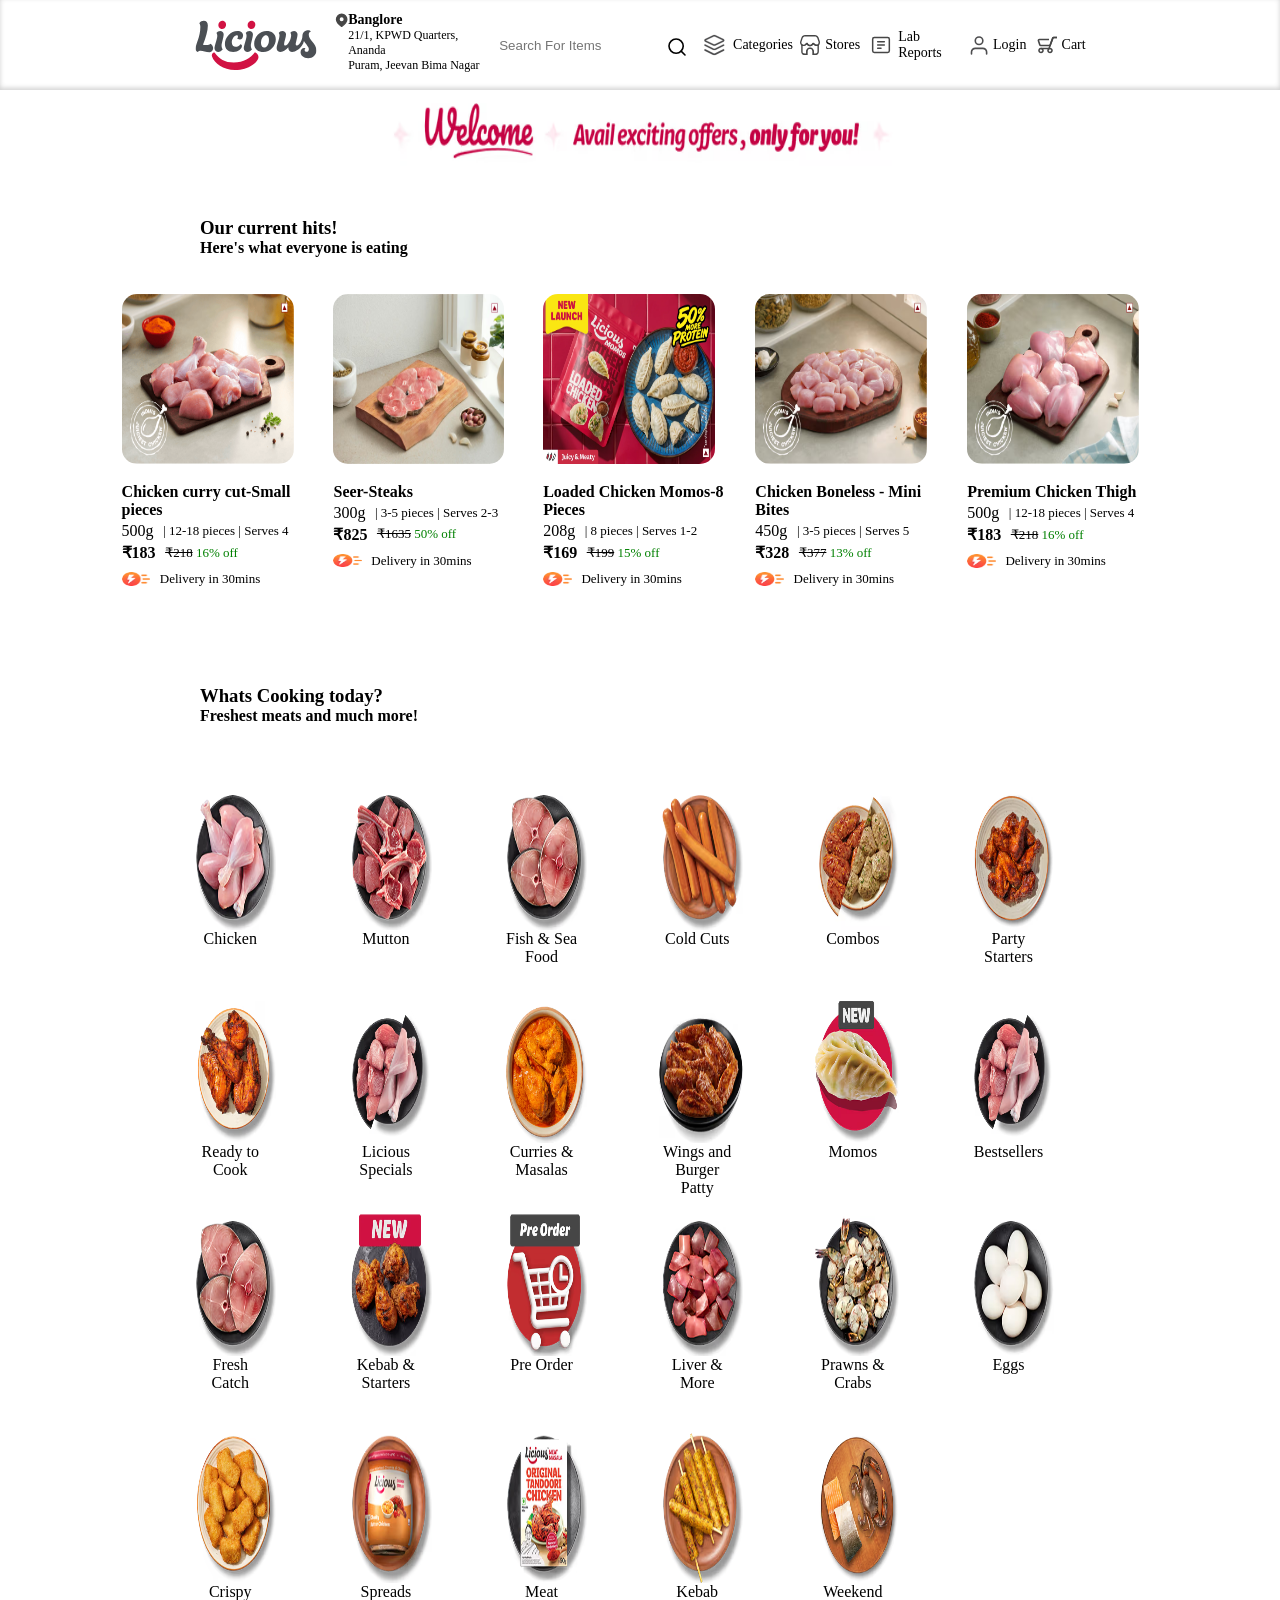
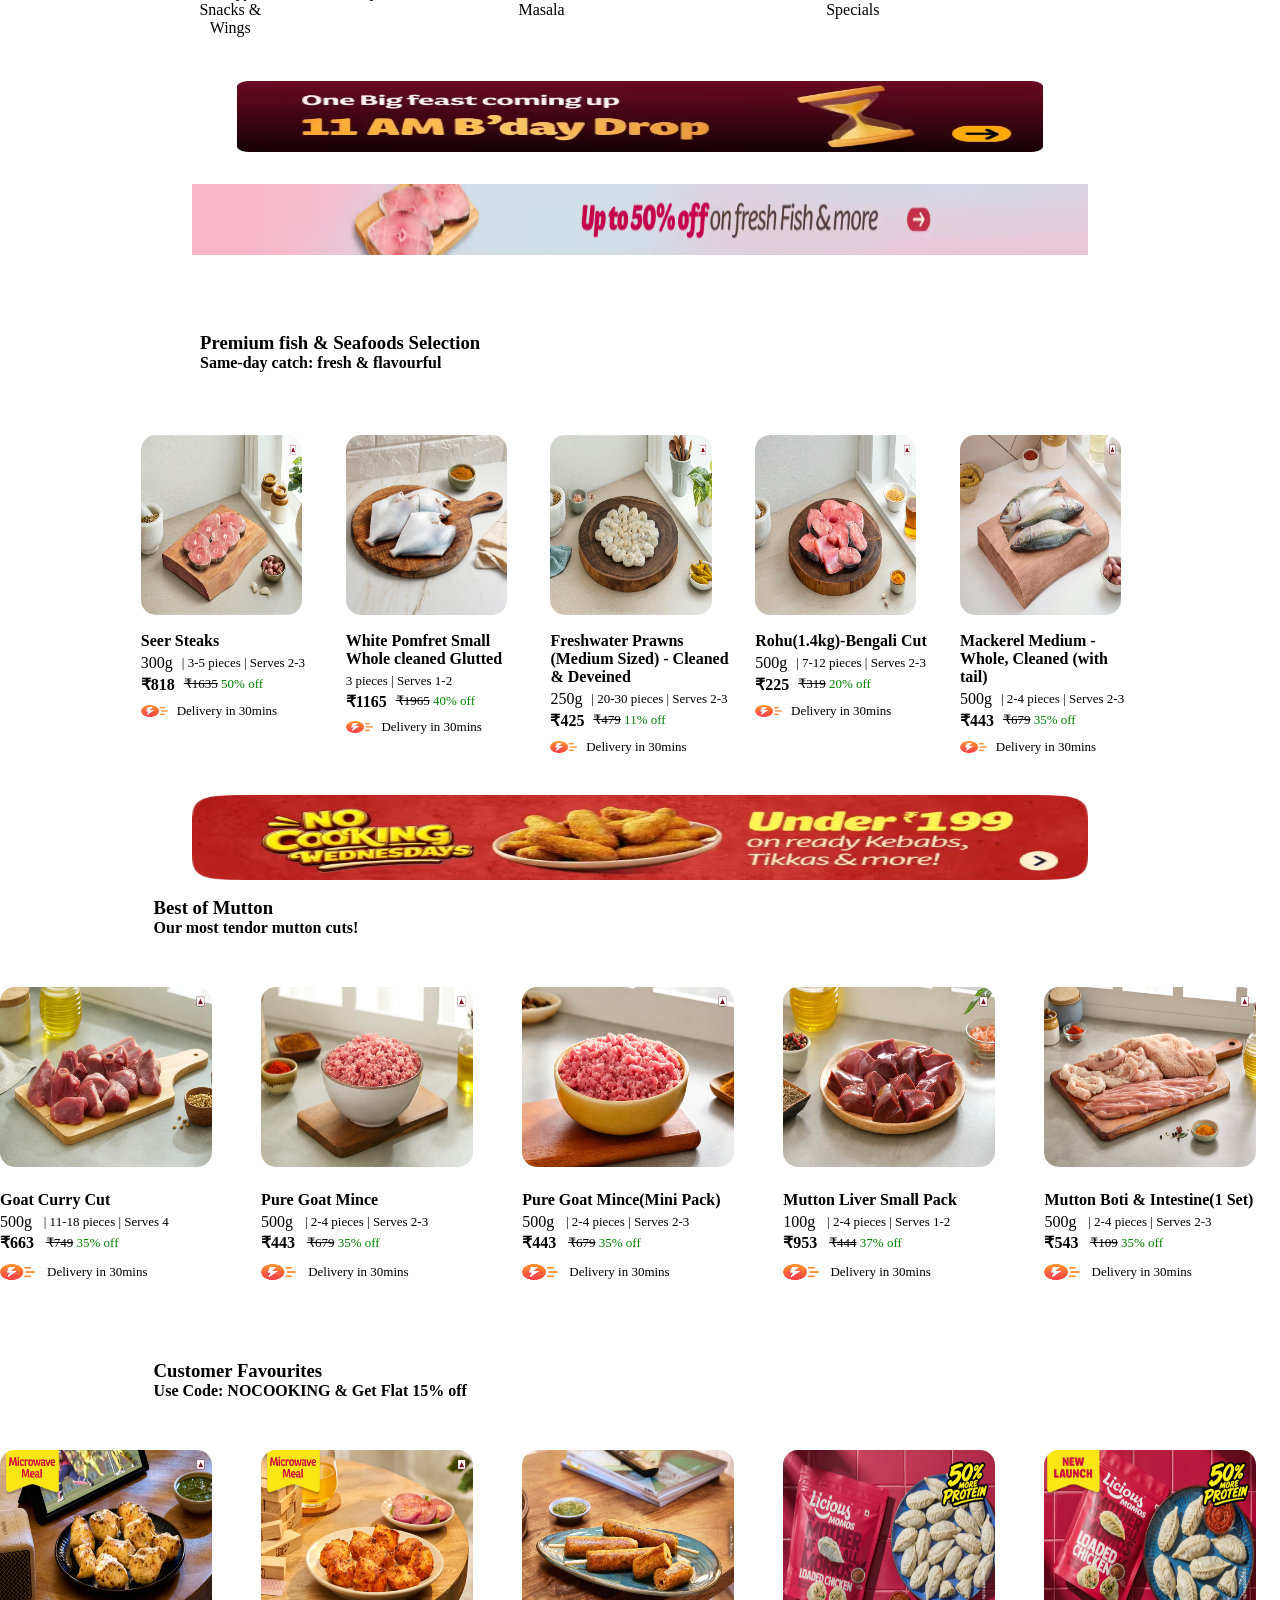
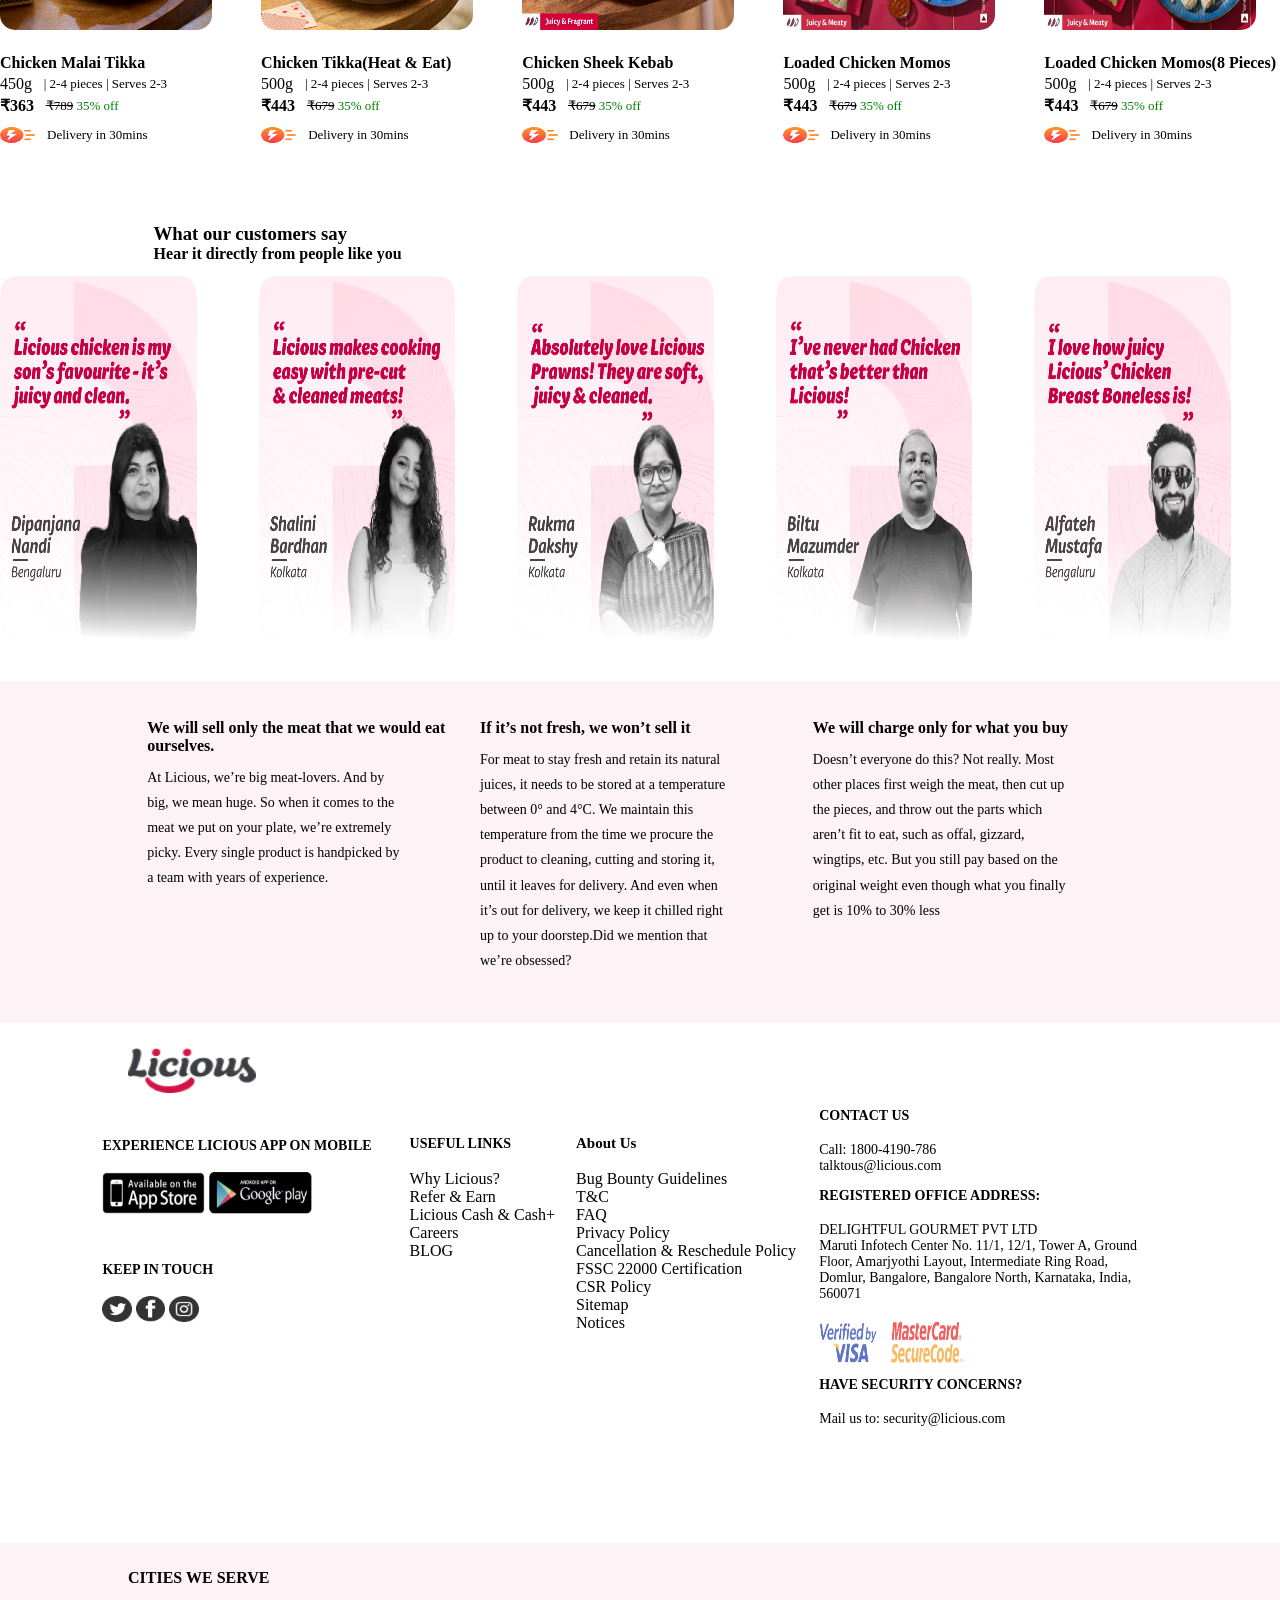
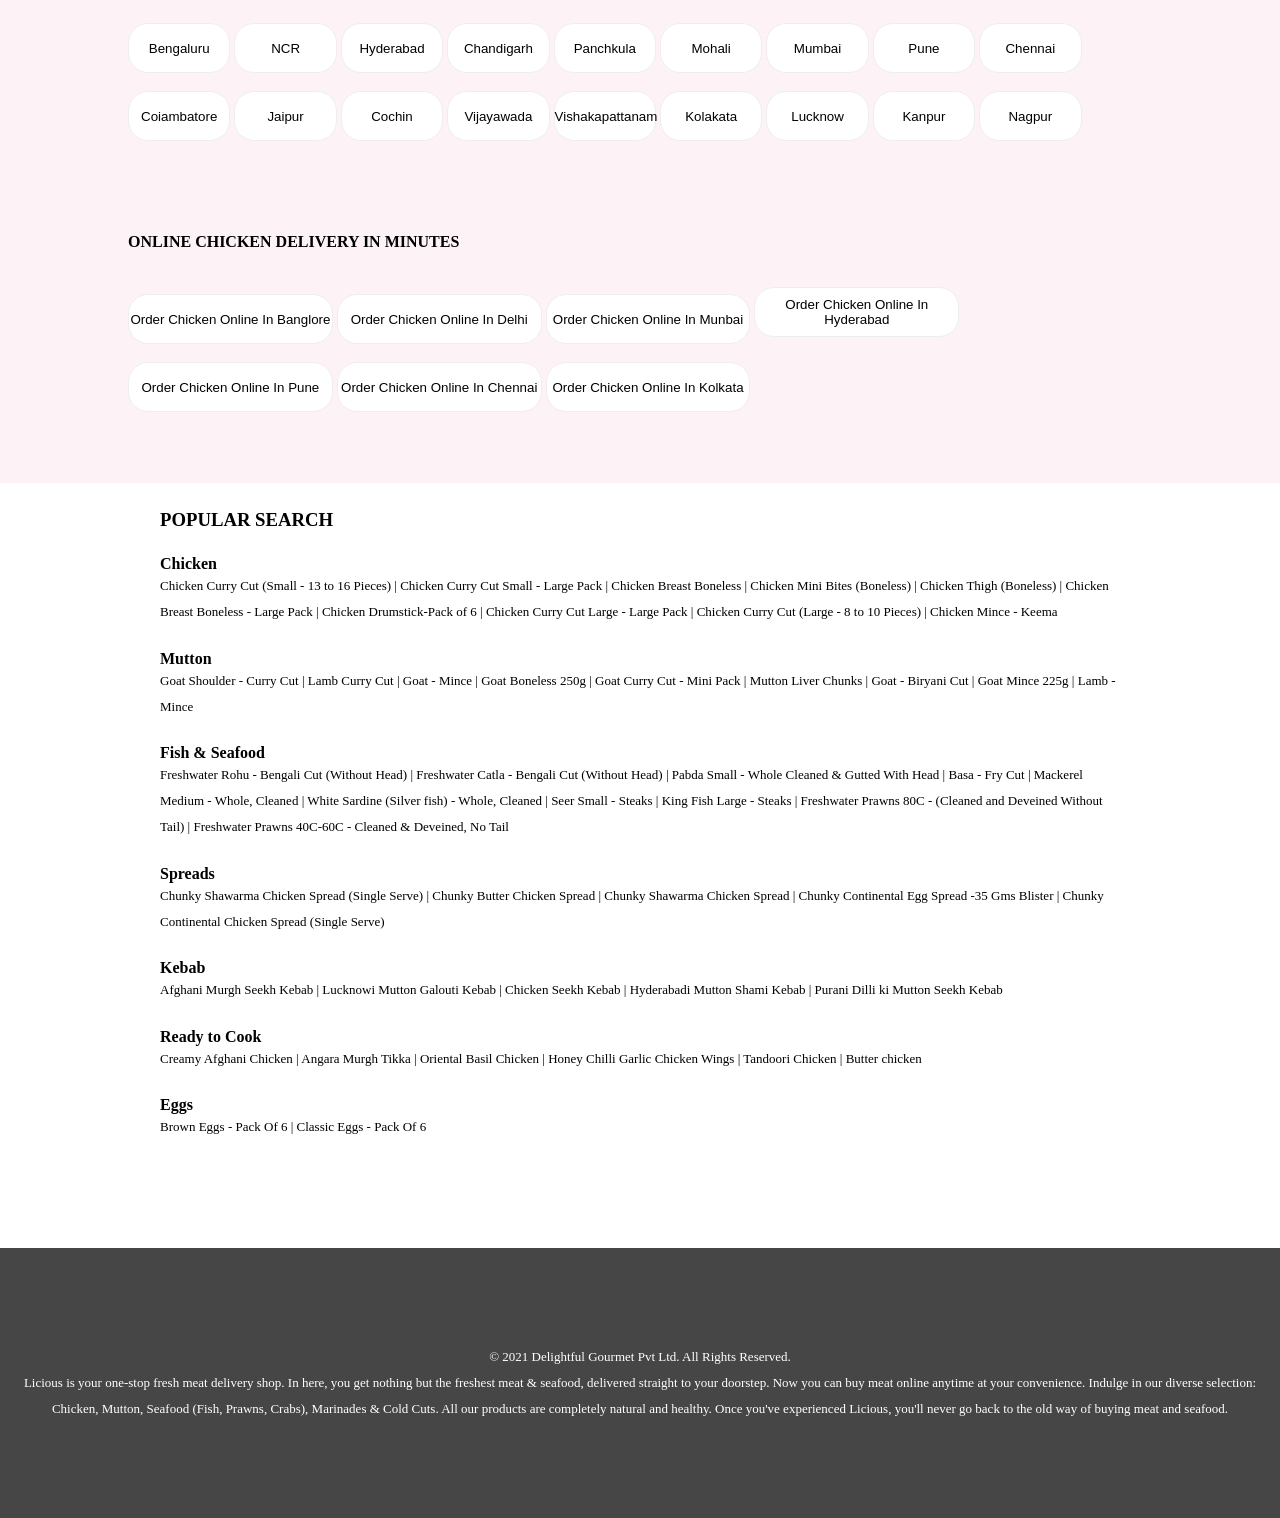
==== index.html @ 8ef09b7f "index" ====
<html>

<head>
    <meta name="viewport" content="width=device-width, initial-scale=1.0">
    <link rel="stylesheet" href="liciousstyle.css">
    <title>Order Meat Online. Buy fresh meat</title>

</head>

<body>

    <div class="navbar">
        <div class="logo">
            <img src="licious-logo.svg" alt="">
        </div>
        <div class="location">
            <div class="loclogo">
                <img src="location.svg" alt="">
            </div>
            <div class="locdef">
                <h5>Banglore</h5>
                <h6>21/1, KPWD Quarters, Ananda </h6>
                <h6>Puram, Jeevan Bima Nagar</h6>
            </div>
        </div>
        <div class="searchicon">
            <input type="text" placeholder="Search For Items"><img src="search_venus_icon.svg" alt="">
        </div>
        <div class="categories">
            <div class="cata">
                <img src="categories-grey.svg" alt="">
                <h5>Categories</h5>
            </div>
            <div class="store">
                <img src="store-locator-unselected.svg" alt="">
                <h5>Stores</h5>
            </div>
            <div class="lab">
                <img src="reports-unselected.svg" alt="">
                <h5>Lab Reports</h5>
            </div>
            <div class="log">
                <img src="profile-grey.svg" alt="">
                <h5>Login</h5>
            </div>
            <div class="cart">
                <img src="cart.svg" alt="">
                <h5>Cart</h5>
            </div>
        </div>
    </div>
    <div class="welcome">
        <img src="welcome.avif" alt="">
    </div>
    <div class="current">
        <div class="writtings1">
            <h3>Our current hits!</h3>
            <h4>Here's what everyone is eating</h4>
        </div>
        <div class="images">
            <div class="img">
                <img class="fah" src="chicken.png" alt="">
                <div class="demoimage">
                    <div class="demohead">
                        <h4>Chicken curry cut-Small pieces</h4>
                    </div>
                    <div class="demodesc">
                        <div class="desc">
                            <h4>500g </h4>
                            <p>| 12-18 pieces | Serves 4 </p>
                        </div>
                        <div class="price">
                            <h4>₹183</h4>
                            <p> <strike>₹218</strike> <span>16% off</span> </p>
                        </div>
                    </div>
                    <div class="deliveryimage">
                        <img src="delivery img.avif" alt="">
                        <p>Delivery in 30mins</p>
                    </div>
                </div>
            </div>
            <div class="img">
                <img class="fah" src="steak.avif" alt="">
                <div class="demoimage">
                    <div class="demohead">
                        <h4>Seer-Steaks</h4>
                    </div>
                    <div class="demodesc">
                        <div class="desc">
                            <h4>300g </h4>
                            <p>| 3-5 pieces | Serves 2-3</p>
                        </div>
                        <div class="price">
                            <h4>₹825</h4>
                            <p> <strike>₹1635</strike> <span>50% off</span></p>
                        </div>
                    </div>
                    <div class="deliveryimage">
                        <img src="delivery img.avif" alt="">
                        <p>Delivery in 30mins</p>
                    </div>
                </div>
            </div>
            <div class="img">
                <img class="fah" src="momo.webp" alt="">
                <div class="demoimage">
                    <div class="demohead">
                        <h4>Loaded Chicken Momos-8 Pieces</h4>
                    </div>
                    <div class="demodesc">
                        <div class="desc">
                            <h4>208g </h4>
                            <p>| 8 pieces | Serves 1-2</p>
                        </div>
                        <div class="price">
                            <h4>₹169</h4>
                            <p><strike>₹199</strike> <span>15% off</span></p>
                        </div>
                    </div>
                    <div class="deliveryimage">
                        <img src="delivery img.avif" alt="">
                        <p>Delivery in 30mins </p>
                    </div>
                </div>
            </div>
            <div class="img">
                <img class="fah" src="boneless.avif" alt="">
                <div class="demoimage">
                    <div class="demohead">
                        <h4>Chicken Boneless - Mini Bites</h4>
                    </div>
                    <div class="demodesc">
                        <div class="desc">
                            <h4>450g </h4>
                            <p>| 3-5 pieces | Serves 5</p>
                        </div>
                        <div class="price">
                            <h4>₹328</h4>
                            <p><strike>₹377</strike> <span>13% off</span></p>
                        </div>
                    </div>
                    <div class="deliveryimage">
                        <img src="delivery img.avif" alt="">
                        <p>Delivery in 30mins </p>
                    </div>
                </div>
            </div>
            <div class="img">
                <img class="fah" src="thigh boneless.avif" alt="">
                <div class="demoimage">
                    <div class="demohead">
                        <h4>Premium Chicken Thigh</h4>
                    </div>
                    <div class="demodesc">
                        <div class="desc">
                            <h4>500g </h4>
                            <p>| 12-18 pieces | Serves 4</p>
                        </div>
                        <div class="price">
                            <h4>₹183</h4>
                            <p><strike>₹218</strike> <span>16% off</span></p>
                        </div>
                    </div>
                    <div class="deliveryimage">
                        <img src="delivery img.avif" alt="">
                        <p>Delivery in 30mins </p>
                    </div>
                </div>
            </div>
        </div>
    </div>
    <div class="writtings1">
        <h3>Whats Cooking today?</h3>
        <h4>Freshest meats and much more!</h4>
    </div>
    <div class="logos">

        <div class="logosimg">
            <img src="chicken image.avif" alt="">
            <h4>Chicken</h4>
        </div>
        <div class="logosimg">
            <img src="Mutton img.avif" alt="" height=>
            <h4>Mutton</h4>
        </div>
        <div class="logosimg">
            <img src="fish seafood img.avif" alt="">
            <h4>Fish & Sea Food</h4>
        </div>
        <div class="logosimg">
            <img src="cold cuts.avif" alt="">
            <h4>Cold Cuts</h4>
        </div>
        <div class="logosimg">
            <img src="combo img.avif" alt="">
            <h4>Combos</h4>
        </div>
        <div class="logosimg">
            <img src="party starter img.avif" alt="">
            <h4>Party Starters</h4>
        </div>

        <div class="logosimg">
            <img src="ready to cook img.avif" alt="">
            <h4>Ready to Cook</h4>
        </div>
        <div class="logosimg">
            <img src="li specials img.avif" alt="">
            <h4>Licious Specials</h4>
        </div>
        <div class="logosimg">
            <img src="curries and masalas img.avif" alt="">
            <h4>Curries & <br>Masalas</h4>
        </div>
        <div class="logosimg">
            <img src="wings and burger img.avif" alt="">
            <h4>Wings and Burger <br> Patty</h4>
        </div>
        <div class="logosimg">
            <img src="momos img.avif" alt="">
            <h4>Momos</h4>
        </div>
        <div class="logosimg">
            <img src="best sellers img.avif" alt="">
            <h4>Bestsellers</h4>
        </div>

        <div class="logosimg">
            <img src="fresh catch img.avif" alt="">
            <h4>Fresh Catch</h4>
        </div>
        <div class="logosimg">
            <img src="kebab starters img.avif" alt="">
            <h4>Kebab & Starters</h4>
        </div>
        <div class="logosimg">
            <img src="pre order img.avif" alt="">
            <h4>Pre Order</h4>
        </div>
        <div class="logosimg">
            <img src="liver img.avif" alt="">
            <h4>Liver & More</h4>
        </div>
        <div class="logosimg">
            <img src="prawns img.avif" alt="">
            <h4>Prawns & Crabs</h4>
        </div>
        <div class="logosimg">
            <img src="eggs img.avif" alt="">
            <h4>Eggs</h4>
        </div>

        <div class="logosimg">
            <img src="crispy snacks img.avif" alt="">
            <h4>Crispy Snacks & Wings</h4>
        </div>
        <div class="logosimg">
            <img src="spreads img.avif" alt="">
            <h4>Spreads</h4>
        </div>
        <div class="logosimg">
            <img src="meat masala img.avif" alt="">
            <h4>Meat Masala</h4>
        </div>
        <div class="logosimg">
            <img src="kebab img.avif" alt="">
            <h4>Kebab</h4>
        </div>
        <div class="logosimg">
            <img src="weekend img.avif" alt="">
            <h4>Weekend Specials</h4>
        </div>
    </div>
    </div>
    <div class="banners">
        <div class="banner1">
            <img src="big feast coming banner img.avif" alt="">
        </div>
        <div class="banner2">
            <img src="banner2offer.avif" alt="">
        </div>
    </div>
    <div class="writtings1">
        <h3>Premium fish & Seafoods Selection</h3>
        <h4>Same-day catch: fresh & flavourful</h4>
    </div>
    <div class="images1">
        <div class="img">
            <img class="fah" src="seer steaks img.avif" alt="">
            <div class="demoimage">
                <div class="demohead">
                    <h4>Seer Steaks</h4>
                </div>
                <div class="demodesc">
                    <div class="desc">
                        <h4>300g </h4>
                        <p>| 3-5 pieces | Serves 2-3</p>
                    </div>
                    <div class="price">
                        <h4>₹818</h4>
                        <p><strike>₹1635</strike> <span>50% off</span></p>
                    </div>
                </div>
                <div class="deliveryimage">
                    <img src="delivery img.avif" alt="">
                    <p>Delivery in 30mins </p>
                </div>
            </div>
        </div>
        <div class="img">
            <img class="fah" src="white pomfret small img.avif" alt="">
            <div class="demoimage">
                <div class="demohead">
                    <h4>White Pomfret Small</h4>
                    <h4>Whole cleaned Glutted</h4>
                </div>
                <div class="demodesc">
                    <div class="desc">
                        <!-- <h4>500g </h4> -->
                        <p> 3 pieces | Serves 1-2</p>
                    </div>
                    <div class="price">
                        <h4>₹1165</h4>
                        <p><strike>₹1965</strike> <span>40% off</span></p>
                    </div>
                </div>
                <div class="deliveryimage">
                    <img src="delivery img.avif" alt="">
                    <p>Delivery in 30mins </p>
                </div>
            </div>
        </div>
        <div class="img">
            <img class="fah" src="fresh water prawns img.avif" alt="">
            <div class="demoimage">
                <div class="demohead">
                    <h4>Freshwater Prawns (Medium Sized) - Cleaned & Deveined</h4>
                </div>
                <div class="demodesc">
                    <div class="desc">
                        <h4>250g </h4>
                        <p>| 20-30 pieces | Serves 2-3</p>
                    </div>
                    <div class="price">
                        <h4>₹425</h4>
                        <p><strike>₹479</strike> <span>11% off</span></p>
                    </div>
                </div>
                <div class="deliveryimage">
                    <img src="delivery img.avif" alt="">
                    <p>Delivery in 30mins </p>
                </div>
            </div>
        </div>
        <div class="img">
            <img class="fah" src="rohu img.avif" alt="">
            <div class="demoimage">
                <div class="demohead">
                    <h4>Rohu(1.4kg)-Bengali Cut</h4>
                </div>
                <div class="demodesc">
                    <div class="desc">
                        <h4>500g </h4>
                        <p>| 7-12 pieces | Serves 2-3</p>
                    </div>
                    <div class="price">
                        <h4>₹225</h4>
                        <p><strike>₹319</strike> <span>20% off</span></p>
                    </div>
                </div>
                <div class="deliveryimage">
                    <img src="delivery img.avif" alt="">
                    <p>Delivery in 30mins </p>
                </div>
            </div>
        </div>
        <div class="img">
            <img class="fah" src="mackeral medium img.avif" alt="">
            <div class="demoimage">
                <div class="demohead">
                    <h4>Mackerel Medium - Whole, Cleaned (with tail)</h4>
                </div>
                <div class="demodesc">
                    <div class="desc">
                        <h4>500g </h4>
                        <p>| 2-4 pieces | Serves 2-3</p>
                    </div>
                    <div class="price">
                        <h4>₹443</h4>
                        <p><strike>₹679</strike> <span>35% off</span></p>
                    </div>
                </div>
                <div class="deliveryimage">
                    <img src="delivery img.avif" alt="">
                    <p>Delivery in 30mins </p>
                </div>
            </div>
        </div>
    </div>
    <div class="banner2nd">
        <div class="banner3">
            <img src="under199banner.avif" alt="">
        </div>
    </div>
    <div class="writtings2">
        <h3>Best of Mutton</h3>
        <h4>Our most tendor mutton cuts!</h4>
    </div>
    <div class="muttonsection">
        <div class="img">
            <img class="fah" src="goat curry cut img.avif" alt="">
            <div class="demoimage">
                <div class="demohead">
                    <h4>Goat Curry Cut</h4>
                </div>
                <div class="demodesc">
                    <div class="desc">
                        <h4>500g </h4>
                        <p>| 11-18 pieces | Serves 4</p>
                    </div>
                    <div class="price">
                        <h4>₹663</h4>
                        <p><strike>₹749</strike> <span>35% off</span></p>
                    </div>
                </div>
                <div class="deliveryimage">
                    <img src="delivery img.avif" alt="">
                    <p>Delivery in 30mins </p>
                </div>
            </div>
        </div>
        <div class="img">
            <img class="fah" src="pure goat mince img.avif" alt="">
            <div class="demoimage">
                <div class="demohead">
                    <h4>Pure Goat Mince</h4>
                </div>
                <div class="demodesc">
                    <div class="desc">
                        <h4>500g </h4>
                        <p>| 2-4 pieces | Serves 2-3</p>
                    </div>
                    <div class="price">
                        <h4>₹443</h4>
                        <p><strike>₹679</strike> <span>35% off</span></p>
                    </div>
                </div>
                <div class="deliveryimage">
                    <img src="delivery img.avif" alt="">
                    <p>Delivery in 30mins </p>
                </div>
            </div>
        </div>
        <div class="img">
            <img class="fah" src="pure goat mince mini img.avif" alt="">
            <div class="demoimage">
                <div class="demohead">
                    <h4>Pure Goat Mince(Mini Pack)</h4>
                </div>
                <div class="demodesc">
                    <div class="desc">
                        <h4>500g </h4>
                        <p>| 2-4 pieces | Serves 2-3</p>
                    </div>
                    <div class="price">
                        <h4>₹443</h4>
                        <p><strike>₹679</strike> <span>35% off</span></p>
                    </div>
                </div>
                <div class="deliveryimage">
                    <img src="delivery img.avif" alt="">
                    <p>Delivery in 30mins </p>
                </div>
            </div>
        </div>
        <div class="img">
            <img class="fah" src="muton liver img.avif" alt="">
            <div class="demoimage">
                <div class="demohead">
                    <h4>Mutton Liver Small Pack</h4>
                </div>
                <div class="demodesc">
                    <div class="desc">
                        <h4>100g </h4>
                        <p>| 2-4 pieces | Serves 1-2</p>
                    </div>
                    <div class="price">
                        <h4>₹953</h4>
                        <p><strike>₹444</strike> <span>37% off</span></p>
                    </div>
                </div>
                <div class="deliveryimage">
                    <img src="delivery img.avif" alt="">
                    <p>Delivery in 30mins </p>
                </div>
            </div>
        </div>
        <div class="img">
            <img class="fah" src="mutton intestine.avif" alt="">
            <div class="demoimage">
                <div class="demohead">
                    <h4>Mutton Boti & Intestine(1 Set)</h4>
                </div>
                <div class="demodesc">
                    <div class="desc">
                        <h4>500g </h4>
                        <p>| 2-4 pieces | Serves 2-3</p>
                    </div>
                    <div class="price">
                        <h4>₹543</h4>
                        <p><strike>₹109</strike> <span>35% off</span></p>
                    </div>
                </div>
                <div class="deliveryimage">
                    <img src="delivery img.avif" alt="">
                    <p>Delivery in 30mins </p>
                </div>
            </div>
        </div>
    </div>
    <div class="customerfavorites">
        <div class="writtings3">
            <h3>Customer Favourites</h3>
            <h4>Use Code: NOCOOKING & Get Flat 15% off</h4>
        </div>
    </div>
    <div class="customerfavoritesection">
        <div class="img">
            <img class="fah" src="chicken malai tikka img.avif" alt="">
            <div class="demoimage">
                <div class="demohead">
                    <h4>Chicken Malai Tikka</h4>
                </div>
                <div class="demodesc">
                    <div class="desc">
                        <h4>450g </h4>
                        <p>| 2-4 pieces | Serves 2-3</p>
                    </div>
                    <div class="price">
                        <h4>₹363</h4>
                        <p><strike>₹789</strike> <span>35% off</span></p>
                    </div>
                </div>
                <div class="deliveryimage">
                    <img src="delivery img.avif" alt="">
                    <p>Delivery in 30mins </p>
                </div>
            </div>
        </div>
        <div class="img">
            <img class="fah" src="chicken tikka img.avif" alt="">
            <div class="demoimage">
                <div class="demohead">
                    <h4>Chicken Tikka(Heat & Eat)</h4>
                </div>
                <div class="demodesc">
                    <div class="desc">
                        <h4>500g </h4>
                        <p>| 2-4 pieces | Serves 2-3</p>
                    </div>
                    <div class="price">
                        <h4>₹443</h4>
                        <p><strike>₹679</strike> <span>35% off</span></p>
                    </div>
                </div>
                <div class="deliveryimage">
                    <img src="delivery img.avif" alt="">
                    <p>Delivery in 30mins </p>
                </div>
            </div>
        </div>
        <div class="img">
            <img class="fah" src="chicken sheek kebab img.avif" alt="">
            <div class="demoimage">
                <div class="demohead">
                    <h4>Chicken Sheek Kebab</h4>
                </div>
                <div class="demodesc">
                    <div class="desc">
                        <h4>500g </h4>
                        <p>| 2-4 pieces | Serves 2-3</p>
                    </div>
                    <div class="price">
                        <h4>₹443</h4>
                        <p><strike>₹679</strike> <span>35% off</span></p>
                    </div>
                </div>
                <div class="deliveryimage">
                    <img src="delivery img.avif" alt="">
                    <p>Delivery in 30mins </p>
                </div>
            </div>
        </div>
        <div class="img">
            <img class="fah" src="loaded chicken momos 20 pcsimg.avif" alt="">
            <div class="demoimage">
                <div class="demohead">
                    <h4>Loaded Chicken Momos</h4>
                </div>
                <div class="demodesc">
                    <div class="desc">
                        <h4>500g </h4>
                        <p>| 2-4 pieces | Serves 2-3</p>
                    </div>
                    <div class="price">
                        <h4>₹443</h4>
                        <p><strike>₹679</strike> <span>35% off</span></p>
                    </div>
                </div>
                <div class="deliveryimage">
                    <img src="delivery img.avif" alt="">
                    <p>Delivery in 30mins </p>
                </div>
            </div>
        </div>
        <div class="img">
            <img class="fah" src="loaded chicken momos img.avif" alt="">
            <div class="demoimage">
                <div class="demohead">
                    <h4>Loaded Chicken Momos(8 Pieces)</h4>
                </div>
                <div class="demodesc">
                    <div class="desc">
                        <h4>500g </h4>
                        <p>| 2-4 pieces | Serves 2-3</p>
                    </div>
                    <div class="price">
                        <h4>₹443</h4>
                        <p><strike>₹679</strike> <span>35% off</span></p>
                    </div>
                </div>
                <div class="deliveryimage">
                    <img src="delivery img.avif" alt="">
                    <p>Delivery in 30mins </p>
                </div>
            </div>
        </div>
    </div>
    <div class="customer speaks">
        <div class="writtings4">
            <h3>What our customers say</h3>
            <h4>Hear it directly from people like you</h4>
        </div>
    </div>
    <div class="customerspeakssection">
        <div class="img"><img src="dipanjana nandi.avif" alt=""></div>
        <div class="img"><img src="shalini bhardhan.avif" alt=""></div>
        <div class="img"> <img src="rukma dakshy.avif" alt=""></div>
        <div class="img"><img src="biltu mazumdhar.avif" alt=""></div>
        <div class="img"><img src="alfateh mustafa.avif" alt=""></div>
    </div>
    <div class="customerfeedback">
        <div class="feedback1">
            <h3>We will sell only the meat that we would eat ourselves.</h3>
            <h4>At Licious, we’re big meat-lovers. And by big, we mean huge. So when it comes to the meat we put on your
                plate, we’re extremely picky. Every single product is handpicked by a team with years of experience.
            </h4>
        </div>
        <div class="feedback2">
            <h3>If it’s not fresh, we won’t sell it</h3>
            <h4>For meat to stay fresh and retain its natural juices, it needs to be stored at a temperature between 0°
                and 4°C. We maintain this temperature from the time we procure the product to cleaning, cutting and
                storing it, until it leaves for delivery. And even when it’s out for delivery, we keep it chilled right
                up to your doorstep.Did we mention that we’re obsessed?</h4>
        </div>
        <div class="feedback3">
            <h3>We will charge only for what you buy</h3>
            <h4>Doesn’t everyone do this? Not really. Most other places first weigh the meat, then cut up the pieces,
                and throw out the parts which aren’t fit to eat, such as offal, gizzard, wingtips, etc. But you still
                pay based on the original weight even though what you finally get is 10% to 30% less</h4>
        </div>
    </div>
    <div class="liciousfooter">
        <img src="liciousfooter.avif" alt="">
    </div>
    <div class="contactinfo">
        <div class="section1">
            <h4>EXPERIENCE LICIOUS APP ON MOBILE</h4><br>
            <img class="ll" src="app-store-homepage.avif" alt="">
            <img class="ll" src="playstore-homepage.avif" alt="">
            <h4>KEEP IN TOUCH</h4><br>
            <img class="qq" src="twitter-homepage.avif" alt="">
            <img class="qq" src="fb-homepage.avif" alt="">
            <img class="qq" src="insta-homepage.avif" alt="">
        </div>
        <div class="section2">
            <h3>USEFUL LINKS</h3> <br>
            <h4>Why Licious?</h4>
            <h4>Refer & Earn</h4>
            <h4>Licious Cash & Cash+</h4>
            <h4>Careers</h4>
            <h4>BLOG</h4>
        </div>
        <div class="section3">
            <h3>About Us</h3><br>
            <h4>Bug Bounty Guidelines</h4>
            <h4>T&C</h4>
            <h4>FAQ</h4>
            <h4>Privacy Policy</h4>
            <h4>Cancellation & Reschedule Policy</h4>
            <h4>FSSC 22000 Certification</h4>
            <h4>CSR Policy</h4>
            <h4>Sitemap</h4>
            <h4>Notices</h4>
        </div>
        <div class="section4">
            <h3>CONTACT US</h3><br>
            <h4>Call: 1800-4190-786</h4>
            <h4>talktous@licious.com</h4>
            <h3>REGISTERED OFFICE ADDRESS:</h3><br>
            <h4>DELIGHTFUL GOURMET PVT LTD</h4>
            <h4>Maruti Infotech Center No. 11/1, 12/1, Tower A, Ground</h4>
            <h4>Floor, Amarjyothi Layout, Intermediate Ring Road,</h4>
            <h4>Domlur, Bangalore, Bangalore North, Karnataka, India,</h4>
            <h4>560071</h4><br>
            <img src="visa mastercard img.avif" alt="">
            <h3>HAVE SECURITY CONCERNS?</h3><br>
            <h4>Mail us to: security@licious.com</h4>
        </div>
    </div>
    <div class="citieserving">
        <div class="cities">
            <h4>CITIES WE SERVE</h4><br><br>
            <button>Bengaluru</button>
            <button>NCR</button>
            <button>Hyderabad</button>
            <button>Chandigarh</button>
            <button>Panchkula</button>
            <button>Mohali</button>
            <button>Mumbai</button>
            <button>Pune</button>
            <button>Chennai</button><br><br>
            <button>Coiambatore</button>
            <button>Jaipur</button>
            <button>Cochin</button>
            <button>Vijayawada</button>
            <button>Vishakapattanam</button>
            <button>Kolakata</button>
            <button>Lucknow</button>
            <button>Kanpur</button>
            <button>Nagpur</button>
        </div>
        <div class="onlinedelivery">
            <h4>ONLINE CHICKEN DELIVERY IN MINUTES</h4><br><br>
            <button>Order Chicken Online In Banglore</button>
            <button>Order Chicken Online In Delhi</button>
            <button>Order Chicken Online In Munbai</button>
            <button>Order Chicken Online In Hyderabad</button><br><br>
            <button>Order Chicken Online In Pune</button>
            <button>Order Chicken Online In Chennai</button>
            <button>Order Chicken Online In Kolkata</button>
        </div>
    </div>
    <div class="popularsearch">
        <div class="search">
            <h3>POPULAR SEARCH</h3>
            <div class="chicken">
                <h4>Chicken</h4>
                <p>Chicken Curry Cut (Small - 13 to 16 Pieces) | Chicken Curry Cut Small - Large Pack | Chicken Breast
                    Boneless | Chicken Mini Bites (Boneless) | Chicken Thigh (Boneless) | Chicken Breast Boneless -
                    Large Pack | Chicken Drumstick-Pack of 6 | Chicken Curry Cut Large - Large Pack | Chicken Curry Cut
                    (Large - 8 to 10 Pieces) | Chicken Mince - Keema</p>
            </div>
            <div class="mutton">
                <h4>Mutton</h4>
                <p>Goat Shoulder - Curry Cut | Lamb Curry Cut | Goat - Mince | Goat Boneless 250g | Goat Curry Cut -
                    Mini Pack | Mutton Liver Chunks | Goat - Biryani Cut | Goat Mince 225g | Lamb - Mince</p>
            </div>
            <div class="fish">
                <h4>Fish & Seafood</h4>
                <p>Freshwater Rohu - Bengali Cut (Without Head) | Freshwater Catla - Bengali Cut (Without Head) | Pabda
                    Small - Whole Cleaned & Gutted With Head | Basa - Fry Cut | Mackerel Medium - Whole, Cleaned | White
                    Sardine (Silver fish) - Whole, Cleaned | Seer Small - Steaks | King Fish Large - Steaks | Freshwater
                    Prawns 80C - (Cleaned and Deveined Without Tail) | Freshwater Prawns 40C-60C - Cleaned & Deveined,
                    No Tail</p>
            </div>
            <div class="spreads">
                <h4>Spreads</h4>
                <p>Chunky Shawarma Chicken Spread (Single Serve) | Chunky Butter Chicken Spread | Chunky Shawarma
                    Chicken Spread | Chunky Continental Egg Spread -35 Gms Blister | Chunky Continental Chicken Spread
                    (Single Serve)</p>
            </div>
            <div class="kebab">
                <h4>Kebab</h4>
                <p>Afghani Murgh Seekh Kebab | Lucknowi Mutton Galouti Kebab | Chicken Seekh Kebab | Hyderabadi Mutton
                    Shami Kebab | Purani Dilli ki Mutton Seekh Kebab</p>
            </div>
            <div class="readycook">
                <h4>Ready to Cook</h4>
                <p>Creamy Afghani Chicken | Angara Murgh Tikka | Oriental Basil Chicken | Honey Chilli Garlic Chicken
                    Wings | Tandoori Chicken | Butter chicken</p>
            </div>
            <div class="eggs">
                <h4>Eggs</h4>
                <p>Brown Eggs - Pack Of 6 | Classic Eggs - Pack Of 6</p>
            </div>
        </div>
    </div>
    <div class="footer">
        <p>© 2021 Delightful Gourmet Pvt Ltd. All Rights Reserved. <br>
            Licious is your one-stop fresh meat delivery shop. In here, you get nothing but the freshest meat & seafood,
            delivered straight to your doorstep. Now you can buy meat online anytime at your convenience. Indulge in our
            diverse selection: Chicken, Mutton, Seafood (Fish, Prawns, Crabs), Marinades & Cold Cuts. All our products
            are completely natural and healthy. Once you've experienced Licious, you'll never go back to the old way of
            buying meat and seafood.</p>
    </div>
</body>

</html>
---- liciousstyle.css ----
* {
    margin: 0px;
    padding: 0%;
}

.navbar {
    height: 10%;
    width: 100%;
    background-color: rgb(255, 255, 255);
    display: flex;
    justify-content: center;
    gap: 1%;
    align-items: center;
    border-bottom: 1% solid #eee;
    box-shadow: inset 0px -2px 5px rgba(0, 0, 0, 0.186);
    position: sticky;
    top: 0;
    z-index: 1;

}


.logo {
    height: 80%;
    width: 10%;
    /* background-color: darkgreen; */
    display: flex;
    align-items: center;
}

.location {
    height: 90%;
    width: 12%;
    /* background-color: chocolate; */
    display: flex;

}

.loclogo {
    height: 90%;
    width: 10%;
    /* background-color: yellow; */
    /* display: flex;
    align-items: center; */
    margin-top: 5%;
}

.locdef {
    height: 95%;
    width: 100%;
    /* background-color: violet; */
    display: flex;
    /* align-items: center; */
    flex-direction: column;
    justify-content: center;
}

.locdef h5 {
    font-weight: 600;
    font-size: 14px;
}

.locdef h6 {
    font-weight: 400;
    font-size: 12px;
}

.searchicon {
    height: 40%;
    width: 15%;
    /* background-color: red; */
    display: flex;
    align-items: center;
    border: 1% solid black;
}


.searchicon input {
    height: 100%;
    width: 90%;
    border: none;
}

.searchicon input :active {
    border: none;
}

.categories {
    height: 90%;
    width: 30%;
    /* background-color: cyan; */
    display: flex;
    align-items: center;
    gap: 4%;
}


.cata {
    display: flex;
    gap: 10%;
    align-items: center;
}

.store {
    display: flex;
    gap: 9%;
    align-items: center;
}

.lab {
    display: flex;
    gap: 9%;
    width: 22%;
    align-items: center;
    /* background-color: aquamarine; */
}

.log {
    display: flex;
    gap: 9%;
    align-items: center;
}

.cart {
    display: flex;
    gap: 9%;
    align-items: center;
}

.cart img {
    height: 45%;
    width: 45%;
}

.categories h5 {
    font-weight: 500;
    font-size: 14px;
}

.welcome {
    height: 7%;
    width: 100%;
    align-items: center;
    display: flex;
    justify-content: center;
    margin-top: 1%;
}

.current {
    height: 52%;
    width: 100%;
    /* background-color: cornflowerblue; */
    display: flex;
    flex-direction: column;
    /* justify-content: center; */
    align-items: center;
    gap: 4%;
}

.images {
    height: 75%;
    width: 81%;
    /* background-color: darkred; */
    display: flex;
    gap: 2%;
    justify-content: center;
    /* align-items: end; */
    /* flex-direction: column; */
}

.images img {
    border-radius: 15px;
}

.writtings1 {
    height: 10%;
    width: 100%;
    /* background-color: chocolate; */
    margin-bottom: 1%;
    margin-top: 4%;

}

.writtings1 h3 {
    font-weight: 600;
    margin-left: 200px;
}

.writtings1 h4 {
    font-weight: 600;
    margin-left: 200px;
}

.img p {
    font-weight: 500;
    font-size: small;
}

.logos {
    height: 95%;
    width: 70%;
    /* background-color: peru; */
    display: grid;
    grid-template-columns: repeat(6, 1fr);
    grid-gap: 16px 2.96vw;
    margin-left: 15%;
}

.logosimg {
    height: 90%;
    width: 65%;
    /* background-color: royalblue; */
    /* gap: 10px; */
}

.banners {
    height: 25%;
    width: 100%;
    display: flex;
    justify-content: center;
    flex-direction: column;
    align-items: center;
    gap: 1%;
    margin-top: 1%;
    /* background-color: crimson; */
}


.banner1 {
    height: 45%;
    width: 90%;
    /* background-color: darkgray; */
    display: flex;
    align-items: center;
    justify-content: center;
}


.banner2 {
    height: 45%;
    width: 100%;
    /* background-color: darkgray; */
    display: flex;
    align-items: center;
    justify-content: center;
}


.banner3 {
    height: 95%;
    width: 100%;
    /* background-color: darkgray; */
    display: flex;
    align-items: center;
    justify-content: center;
}

.logosimg h4 {
    font-weight: 500;
    font-size: medium;
    text-align: center;
}

.images1 {
    height: 40%;
    width: 100%;
    /* background-color: crimson; */
    display: flex;
    gap: 2%;
    justify-content: center;
}

.images1 .img {
    width: 14%;
    /* background: gray; */
    height: 100%;
}

.images1 img {
    border-radius: 15px;
}

.banner2nd {
    height: 10%;
    width: 100%;
    display: flex;
    justify-content: center;
    /* background-color: darkblue; */
}

.writtings2 {
    height: 10%;
    width: 100%;
    /* background-color: sienna; */
    /* margin-left: 180px; */
    margin-top: 1%;
}

.muttonsection {
    height: 40%;
    width: 100%;
    display: flex;
    justify-content: center;
    gap: 2%;
    /* background-color: cadetblue; */
}

.muttonsection img {
    border-radius: 15px;
}

.writtings3 {
    height: 10%;
    width: 100%;
    /* background-color: sienna; */
    /* margin-left: 180px; */
    margin-top: 1%;
}

.customerfavoritesection {
    height: 40%;
    width: 100%;
    display: flex;
    justify-content: center;
    gap: 2%;
}

.customerfavoritesection img {
    border-radius: 15px;
}

.writtings3 h3 {
    margin-left: 12%;
}

.writtings3 h4 {
    margin-left: 12%;
}

.writtings2 h3 {
    margin-left: 12%;
}

.writtings2 h4 {
    margin-left: 12%;
}

.writtings4 h3 {
    margin-left: 12%;
    margin-top: 1%;
}

.writtings4 h4 {
    margin-left: 12%;
    margin-bottom: 1%;
}

.customerspeakssection {
    height: 45%;
    width: 100%;
    /* background-color: teal; */
    gap: 1%;
    display: flex;
    justify-content: center;
}

.customerfeedback {
    height: 38%;
    width: 100%;
    background-color: #fdf3f6;
    display: flex;
    justify-content: center;
    gap: 1%;
    /* margin-top: 20px; */
}

.feedback1 {
    height: 90%;
    width: 25%;
    /* background-color: blue; */
    /* background-color: #fdf3f6; */
    margin-top: 3%;
}

.feedback2 {
    height: 90%;
    width: 25%;
    /* background-color: blue; */
    margin-top: 3%;
}

.feedback3 {
    height: 90%;
    width: 25%;
    /* background-color: blue; */
    text-align: start;
    /* width: 1000px; */
    margin-top: 3%;
}

.feedback3 h4 {
    text-align: start;
    width: 80%;
    margin-top: 3%;
    font-weight: 200;
    line-height: 180%;
    font-size: 14px;
}

.feedback2 h4 {
    text-align: start;
    width: 80%;
    margin-top: 3%;
    font-weight: 200;
    line-height: 180%;
    font-size: 14px;
}

.feedback1 h4 {
    text-align: start;
    width: 80%;
    margin-top: 3%;
    font-weight: 200;
    line-height: 180%;
    font-size: 14px;
}

.feedback1 h3 {
    font-weight: 600;
    font-size: 16px;
}

.feedback2 h3 {
    font-weight: 600;
    font-size: 16px;
}

.feedback3 h3 {
    font-weight: 600;
    font-size: 16px;
}

/* .liciousfooter img{
    height: 100px;
    width: 150px;
    margin-left: 180px;
} */

.contactinfo {
    height: 50%;
    width: 100%;
    /* background-color: orange; */
    display: flex;
    gap: 1%;
    justify-content: center;
}

.section1 {
    height: 95%;
    width: 23%;
    /* background-color: darkgreen; */
}

.section2 {
    height: 95%;
    width: 12%;
    /* background-color: darkgreen; */
}

.section3 {
    height: 95%;
    width: 18%;
    /* background-color: darkgreen; */
}

.section4 {
    height: 95%;
    width: 28%;
    /* background-color: darkgreen; */
}

.section1 h4 {
    font-size: 14px;
    font-weight: 700;
    margin-top: 15%;
}

.section2 h3 {
    font-size: 14px;
    margin-top: 28%;
}

.section3 h3 {
    font-size: 15px;
    font-weight: 700;
    margin-top: 18%;
}

.section4 h4 {
    font-size: 14px;
    font-weight: 700;
    /* margin-top: 10px; */
}

.section3 h4 {
    font-weight: 500;
}

.section4 h4 {
    font-weight: 500;
    /* margin-top: 10px; */
}

.section2 h4 {
    font-weight: 500;
}

.section4 h3 {
    margin-top: 4%;
    font-size: 14px;
}

.citieserving {
    height: 60%;
    width: 100%;
    background-color: #fdf3f6;
    display: flex;
    flex-direction: column;
    align-items: center;
    justify-content: center;
}

.cities {
    height: 47%;
    width: 80%;
    /* background-color: saddlebrown; */
    margin-top: 2%;
}

.onlinedelivery {
    height: 47%;
    width: 80%;
    /* background-color: mediumseagreen; */
    margin-top: 1%;
}

.cities button {
    width: 10%;
    height: 20%;
    border-radius: 20px;
    gap: 2%;
    background-color: white;
    border: 1px solid #eee;
}

.onlinedelivery button {
    width: 20%;
    height: 20%;
    border-radius: 20px;
    background-color: white;
    border: 1px solid #eee;
}

.popularsearch {
    height: 85%;
    width: 100%;
    /* background-color: rosybrown; */
    display: flex;
    justify-content: center;
}

.search p {
    font-size: 13px;
    font-weight: 500;
    line-height: 200%;
}

.search {
    height: 80%;
    width: 75%;
    /* background-color: purple; */
    display: flex;
    flex-direction: column;
    justify-content: start;
    gap: 4%;
    align-items: start;
    margin-top: 2%;
}

.footer {
    height: 30%;
    width: 100%;
    background-color: #464646;
    display: flex;
    align-items: center;
}

.footer p {
    font-size: 13px;
    font-weight: 500;
    width: 150%;
    text-align: center;
    color: white;
    line-height: 200%;
}









.logo img {
    height: 70%;
    width: 100%;
}



.welcome img {
    height: 100%;
    width: 72.1%;
}

/* .img img{
    height: 142px;
    width: 208px;
} */


.logosimg img {
    height: 80%;
    width: 110%;
}

.banner1 img {
    height: 70%;
    width: 70%;
}

.banner2 img {
    height: 70%;
    width: 70%;
}

.banner3 img {
    height: 100%;
    width: 70%;
}

.customerspeakssection img {
    height: 90%;
    width: 80%;
}

.liciousfooter img {
    height: 5%;
    width: 10%;
    margin-left: 10%;
    margin-top: 2%;
}

.section4 img {
    height: 10%;
    width: 40%;
}

.demoimage {
    display: flex;
    gap: 4%;
    flex-direction: column;
    height: 50%;
    /* background-color: crimson; */
    margin-top: 10%;
}

.demodesc {
    gap: 15%;
    display: flex;
    flex-direction: column;
}

.desc {
    height: 30%;
    /* background-color: #464646; */
    display: flex;
    gap: 5%;
    align-items: center;
}

.price {
    height: 80%;
    /* background-color: darkgoldenrod; */
    display: flex;
    gap: 5%;
    align-items: center;
}

.deliveryimage {
    display: flex;
    gap: 5%;
    align-items: center;
    font-weight: 300;
}

span {
    color: green;
}

.demohead h4 {
    font-weight: 550;
    width: 100%;
}

.desc h4 {
    font-weight: 400;
}

.deliveryimage img {
    height: 70%;
    width: 15%;
}

.fah {
    height: 50%;
    width: 90%;
}

.ll {
    height: 10%;
    width: 35%;
}

.qq {
    height: 6%;
    width: 10%;
}

/* mobile scren */

@media (min-width: 320px) and (max-width: 425px) {
    .navbar {
        height: 10%;
        width: 100%;
        background-color: rgb(255, 255, 255);
        display: flex;
        justify-content: center;
        align-items: center;
        border-bottom: 1% solid #eee;
        box-shadow: inset 0px -2px 5px rgba(0, 0, 0, 0.186);
        position: sticky;
        top: 0;
        z-index: 1;
        /* display: none; */
    }


    .logo {
        height: 80%;
        width: 10%;
        /* background-color: darkgreen; */
        display: flex;
        align-items: center;

    }

    .location {
        display: none;
    }

    .loclogo {
        display: none;
    }

    .locdef {
        display: none;
    }

    .locdef h5 {
        display: none;
    }

    .locdef h6 {
        display: none;
    }

    .searchicon {
        display: none;
    }


    .searchicon input {
        display: none;
    }

    .searchicon input :active {
        display: none;
    }

    .categories {
        display: none;
    }


    .cata {
        display: none;
    }

    .store {
        display: none;
    }

    .lab {
        display: none;
    }

    .log {
        display: none;
    }

    .cart {
        display: none;
    }

    .cart img {
        display: none;
    }

    .categories h5 {
        display: none;
    }

    .welcome {
        height: 5%;
        width: 100%;
        align-items: center;
        display: flex;
        justify-content: center;
        margin-top: 1%;

        /* display: none; */
    }

    .current {
        height: min-content;
        width: 100%;
        /* background-color: cornflowerblue; */
        display: flex;
        /* gap: 4%; */
        /* display: none; */
    }

    .images {
        height: 110%;
        width: 100%;
        /* background-color: darkred; */
        display: flex;
        gap: 10px;
        justify-content: center;
        /* align-items: end; */
        flex-direction: column;
        /* margin-bottom: 20%; */
        margin-bottom: 50px;
        /* display: none; */
    }

    .images .img {
        height: 20%;
        width: 100%;
        margin-top: 50px;
        display: flex;
        flex-direction: column;
        justify-content: center;
        align-items: center;
        /* background: #cca1a1; */
        /* display: none; */
    }

    .images img {
        border-radius: 15px;
        /* display: none; */
    }

    .writtings1 {
        height: 15%;
        width: 100%;
        /* background-color: chocolate; */
        margin-bottom: 1%;
        margin-top: 4%;
        display: flex;
        flex-direction: column;
        /* display: none; */
    }

    .writtings1 h3 {
        font-weight: 600;
        margin-left: 5%;
        /* display: none; */
    }

    .writtings1 h4 {
        font-weight: 600;
        margin-left: 5%;
        /* display: none; */

    }

    .img p {
        font-weight: 500;
        font-size: small;
        /* display: none; */

    }

    .logos {
        height: 125%;
        width: 100%;
        /* background-color: peru; */
        display: grid;
        grid-template-columns: repeat(4, 1fr);
        /* grid-gap: 13px 0.96vw; */
        margin: 0;
        /* display: none; */

    }

    .logosimg {
        height: 75%;
        width: 100%;
        /* background-color: royalblue; */
        gap: 1%;
    }

    .logosimg img {
        width: 100% !important;

    }

    .banners {
        height: 25%;
        width: 100%;
        display: flex;
        justify-content: center;
        flex-direction: column;
        align-items: center;
        gap: 1%;
        /* margin-top: 15%; */
        /* background-color: crimson; */
        /* display: none; */

    }


    .banner1 {
        height: 45%;
        width: 100%;
        /* background-color: darkgray; */
        display: flex;
        justify-content: center;
    }


    .banner2 {
        height: 45%;
        width: 100%;
        /* background-color: darkgray; */
        display: flex;
        justify-content: center;


        /* display: none; */

    }


    .banner3 {
        height: 95%;
        width: 80%;
        /* background-color: darkgray; */
        display: flex;
        align-items: center;
        justify-content: center;


        /* display: none; */

    }

    .logosimg h4 {
        font-weight: 500;
        font-size: smaller;
        text-align: center;
    }

    .images1 {
        height: 270%;
        width: 100%;
        /* background-color: crimson; */
        display: flex;
        flex-direction: column;
        gap: 0px;
        /* margin-left: 40px; */
        justify-content: center;
        align-items: center;
        margin-bottom: 50px;
        /* display: none; */

    }

    .images1 .img {
        height: 20%;
        width: 100%;
        margin-top: 50px;
        display: flex;
        flex-direction: column;
        justify-content: center;
        align-items: center;
    }

    .images1 img {
        border-radius: 15px;
    }

    .banner2nd {
        height: 100px;
        width: 100%;
        display: flex;
        justify-content: center;
        /* background-color: darkblue; */

        /* display: none; */

    }

    .writtings2 {
        height: 10%;
        width: 100%;
        /* background-color: sienna; */
        /* margin-bottom: 90px; */
        /* margin-left: 180px; */
        margin-top: 4%;

        /* display: none; */

    }

    .muttonsection {
        height: 270%;
        width: 100%;
        /* background-color: crimson; */
        display: flex;
        flex-direction: column;
        gap: 5px;
        /* margin-left: 40px; */
        justify-content: center;
        align-items: center;

        /* display: none; */

        margin-bottom: 50px;
    }

    .muttonsection .img {
        border-radius: 15px;
        height: 20%;
        width: 100%;
        margin-top: 50px;
        display: flex;
        flex-direction: column;
        justify-content: center;
        align-items: center;
    }

    .writtings3 {
        height: 10%;
        width: 100%;
        /* background-color: sienna; */
        /* margin-left: 180px; */
        margin-top: 1%;
    }

    .customerfavoritesection {
        height: 270%;
        width: 100%;
        /* background-color: crimson; */
        display: flex;
        flex-direction: column;
        gap: 5px;
        /* margin-left: 40px; */
        justify-content: center;
        align-items: center;
        margin-bottom: 50px;


        /* display: none; */

    }

    .customerfavoritesection .img {
        border-radius: 15px;
        border-radius: 15px;
        height: 20%;
        width: 100%;
        margin-top: 50px;
        display: flex;
        flex-direction: column;
        justify-content: center;
        align-items: center;
    }

    .writtings3 h3 {
        margin-left: 12%;
    }

    .writtings3 h4 {
        margin-left: 12%;
    }

    .writtings2 h3 {
        margin-left: 12%;
    }

    .writtings2 h4 {
        margin-left: 12%;
    }

    .writtings4 h3 {
        margin-left: 12%;
        margin-top: 1%;
    }

    .writtings4 h4 {
        margin-left: 12%;
        margin-bottom: 1%;

    }

    .writtings4 {
        height: 150px;
        width: 100%;
        /* background-color: crimson; */

        /* display: none; */

    }

    .customerspeakssection {
        height: 1000px;
        width: 100%;
        /* background-color: teal; */
        gap: 1%;
        display: flex;
        flex-direction: column;
        justify-content: center;
        align-items: center;
        margin-top: 550px;
    }

    .customerfeedback {
        height: 800px;
        width: 100%;
        /* background-color: #e91454; */
        display: flex;
        justify-content: center;
        align-items: center;
        gap: 1%;
        flex-direction: column;
        margin-top: 620px;
    }

    .feedback1 {
        height: 90%;
        width: 85%;
        /* background-color: blue; */
        /* background-color: #fdf3f6; */
        margin-top: 3%;
    }

    .feedback2 {
        height: 90%;
        width: 85%;
        /* background-color: blue; */
        margin-top: 3%;
    }

    .feedback3 {
        height: 90%;
        width: 85%;
        /* background-color: blue; */
        text-align: start;
        /* width: 1000px; */
        margin-top: 3%;
    }

    .feedback3 h4 {
        text-align: start;
        width: 80%;
        margin-top: 3%;
        font-weight: 200;
        line-height: 180%;
        font-size: 14px;
    }

    .feedback2 h4 {
        text-align: start;
        width: 80%;
        margin-top: 3%;
        font-weight: 200;
        line-height: 180%;
        font-size: 14px;
    }

    .feedback1 h4 {
        text-align: start;
        width: 80%;
        margin-top: 3%;
        font-weight: 200;
        line-height: 180%;
        font-size: 14px;
    }

    .feedback1 h3 {
        font-weight: 600;
        font-size: 16px;
    }

    .feedback2 h3 {
        font-weight: 600;
        font-size: 16px;
    }

    .feedback3 h3 {
        font-weight: 600;
        font-size: 16px;
    }

    /* .liciousfooter img{
    height: 100px;
    width: 150px;
    margin-left: 180px;
} */

    .contactinfo {
        height: 1300px;
        width: 100%;
        /* background-color: orange; */
        flex-direction: column;
        display: flex;
        gap: 1%;
        justify-content: center;
        align-items: center;
        /* margin-top: 400px; */
    }

    .section1 {
        height: 95%;
        width: 83%;
        /* background-color: darkgreen; */
        display: flex;
        flex-direction: column;
        align-items: center;
    }

    .section2 {
        height: 95%;
        width: 82%;
        /* background-color: darkgreen; */
        display: flex;
        flex-direction: column;
        align-items: center;
    }

    .section3 {
        height: 95%;
        width: 88%;
        /* background-color: darkgreen; */
        display: flex;
        flex-direction: column;
        align-items: center;
    }

    .section4 {
        height: 95%;
        width: 88%;
        /* background-color: darkgreen; */
        display: flex;
        flex-direction: column;
        align-items: center;
    }

    .section1 h4 {
        font-size: 14px;
        font-weight: 700;
        margin-top: 15%;
    }

    .section2 h3 {
        font-size: 14px;
        margin-top: 28%;
    }

    .section3 h3 {
        font-size: 15px;
        font-weight: 700;
        margin-top: 18%;
    }

    .section4 h4 {
        font-size: 14px;
        font-weight: 700;
        /* margin-top: 10px; */
    }

    .section3 h4 {
        font-weight: 500;
    }

    .section4 h4 {
        font-weight: 500;
        /* margin-top: 10px; */
    }

    .section2 h4 {
        font-weight: 500;
    }

    .section4 h3 {
        margin-top: 4%;
        font-size: 14px;
    }

    .citieserving {
        height: 80%;
        width: 100%;
        background-color: #fdf3f6;
        display: flex;
        flex-direction: column;
        align-items: center;
        justify-content: center;
        margin-top: 100px;
    }

    .cities {
        height: 47%;
        width: 80%;
        /* background-color: saddlebrown; */
        margin-top: 62%;
    }

    .onlinedelivery {
        height: 1000px;
        width: 80%;
        /* background-color: mediumseagreen; */
        margin-top: 85%;
    }

    .cities button {
        width: 40%;
        height: 20%;
        border-radius: 20px;
        gap: 2%;
        background-color: white;
        border: 1px solid #eee;
    }

    .onlinedelivery button {
        width: 60%;
        height: 20%;
        border-radius: 20px;
        background-color: white;
        border: 1px solid #eee;
    }

    .popularsearch {
        height: 1150px;
        width: 100%;
        /* background-color: rosybrown; */
        display: flex;
        justify-content: center;
        /* gap: 60%; */
        margin-top: 450px;
    }

    .search p {
        font-size: 13px;
        font-weight: 500;
        line-height: 200%;
    }

    .search {
        height: 10%;
        width: 75%;
        /* background-color: purple; */
        display: flex;
        flex-direction: column;
        /* justify-content: start; */
        margin-top: 1000px;
        align-items: start;
        margin-top: 20%;
    }

    .footer {
        height: 30%;
        width: 100%;
        background-color: #464646;
        display: flex;
        align-items: center;
        gap: 2000px;
        margin-top: 100px;
    }

    .footer p {
        font-size: 13px;
        font-weight: 500;
        width: 150%;
        text-align: center;
        color: white;
        line-height: 200%;
    }









    .logo img {
        height: 70%;
        width: 100%;
    }



    .welcome img {
        height: 100%;
        width: 72.1%;
    }

    /* .img img{
    height: 142px;
    width: 208px;
} */


    .logosimg img {
        height: 80%;
        width: 110%;
    }

    .banner1 img {
        height: 70%;
        width: 70%;
    }

    .banner2 img {
        height: 70%;
        width: 70%;
    }

    .banner3 img {
        height: 100%;
        width: 70%;
    }

    .customerspeakssection img {
        height: 90%;
        width: 80%;
        margin-left: 4%;

    }

    .liciousfooter img {
        height: 5%;
        width: 10%;
        margin-left: 10%;
        margin-top: 2%;
    }

    .section4 img {
        height: 10%;
        width: 40%;
    }

    .demoimage {
        display: flex;
        gap: 4%;
        flex-direction: column;
        height: 50%;
        width: 85%;
        /* background-color: crimson; */
        /* margin-left: 40px; */
        margin-top: 10px;
        /* margin-bottom: 150%; */
    }

    .demodesc {
        gap: 15%;
        display: flex;
        flex-direction: column;
    }

    .desc {
        height: 30%;
        /* background-color: #464646; */
        display: flex;
        gap: 5%;
        align-items: center;
    }

    .price {
        height: 80%;
        /* background-color: darkgoldenrod; */
        display: flex;
        gap: 5%;
        align-items: center;
    }

    .deliveryimage {
        display: flex;
        gap: 5%;
        align-items: center;
        font-weight: 300;
    }

    span {
        color: green;
    }

    .demohead h4 {
        font-weight: 550;
    }

    .desc h4 {
        font-weight: 400;
    }

    .deliveryimage img {
        height: 70%;
        width: 15%;
    }

    .fah {
        height: 50%;
        width: 90%;
    }

    .ll {
        height: 10%;
        width: 35%;
    }

    .qq {
        height: 6%;
        width: 10%;
    }
















}



/* for tablet screem */

@media (min-width: 425px) and (max-width: 768px) {
    .navbar {
        height: 10%;
        width: 100%;
        background-color: rgb(255, 255, 255);
        display: flex;
        justify-content: center;
        align-items: center;
        border-bottom: 1% solid #eee;
        box-shadow: inset 0px -2px 5px rgba(0, 0, 0, 0.186);
        position: sticky;
        top: 0;
        z-index: 1;
        /* display: none; */
    }


    .logo {
        height: 80%;
        width: 10%;
        /* background-color: darkgreen; */
        display: flex;
        align-items: center;

    }

    .location {
        display: none;
    }

    .loclogo {
        display: none;
    }

    .locdef {
        display: none;
    }

    .locdef h5 {
        display: none;
    }

    .locdef h6 {
        display: none;
    }

    .searchicon {
        display: none;
    }


    .searchicon input {
        display: none;
    }

    .searchicon input :active {
        display: none;
    }

    .categories {
        display: none;
    }


    .cata {
        display: none;
    }

    .store {
        display: none;
    }

    .lab {
        display: none;
    }

    .log {
        display: none;
    }

    .cart {
        display: none;
    }

    .cart img {
        display: none;
    }

    .categories h5 {
        display: none;
    }

    .welcome {
        height: 5%;
        width: 100%;
        align-items: center;
        display: flex;
        justify-content: center;
        margin-top: 1%;

        /* display: none; */
    }

    .current {
        height: min-content;
        width: 100%;
        /* background-color: cornflowerblue; */
        display: flex;
        /* gap: 4%; */
        /* display: none; */
    }

    .images {
        height: 110%;
        width: 100%;
        /* background-color: darkred; */
        display: flex;
        gap: 10px;
        justify-content: center;
        /* align-items: end; */
        flex-direction: column;
        /* margin-bottom: 20%; */
        margin-bottom: 50px;
        /* display: none; */
    }

    .images .img {
        height: 20%;
        width: 100%;
        margin-top: 50px;
        display: flex;
        flex-direction: column;
        justify-content: center;
        align-items: center;
        /* background: #cca1a1; */
        /* display: none; */
    }

    .images img {
        border-radius: 15px;
        /* display: none; */
    }

    .writtings1 {
        height: 15%;
        width: 100%;
        /* background-color: chocolate; */
        margin-bottom: 1%;
        margin-top: 4%;
        display: flex;
        flex-direction: column;
        /* display: none; */
    }

    .writtings1 h3 {
        font-weight: 600;
        margin-left: 5%;
        /* display: none; */
    }

    .writtings1 h4 {
        font-weight: 600;
        margin-left: 5%;
        /* display: none; */

    }

    .img p {
        font-weight: 500;
        font-size: small;
        /* display: none; */

    }

    .logos {
        height: 125%;
        width: 100%;
        /* background-color: peru; */
        display: grid;
        grid-template-columns: repeat(4, 1fr);
        /* grid-gap: 13px 0.96vw; */
        margin: 0;
        /* display: none; */

    }

    .logosimg {
        height: 75%;
        width: 100%;
        /* background-color: royalblue; */
        gap: 1%;
    }

    .logosimg img {
        width: 100% !important;

    }

    .banners {
        height: 25%;
        width: 100%;
        display: flex;
        justify-content: center;
        flex-direction: column;
        align-items: center;
        gap: 1%;
        /* margin-top: 15%; */
        /* background-color: crimson; */
        /* display: none; */
        margin-top: 500px;
    }


    .banner1 {
        height: 45%;
        width: 100%;
        /* background-color: darkgray; */
        display: flex;
        justify-content: center;
    }


    .banner2 {
        height: 45%;
        width: 100%;
        /* background-color: darkgray; */
        display: flex;
        justify-content: center;


        /* display: none; */

    }


    .banner3 {
        height: 95%;
        width: 80%;
        /* background-color: darkgray; */
        display: flex;
        align-items: center;
        justify-content: center;
        margin-top: 100px;

        /* display: none; */

    }

    .logosimg h4 {
        font-weight: 500;
        font-size: smaller;
        text-align: center;
    }

    .images1 {
        height: 2500px;
        width: 100%;
        /* background-color: crimson; */
        display: flex;
        flex-direction: column;
        gap: 0px;
        /* margin-left: 40px; */
        justify-content: center;
        align-items: center;
        margin-bottom: 50px;
        /* display: none; */

    }

    .images1 .img {
        height: 900px;
        width: 80%;
        margin-top: 20px;
        display: flex;
        flex-direction: column;
        justify-content: center;
        align-items: center;
        /* background: #000; */
    }

    .images1 img {
        border-radius: 15px;
    }

    .banner2nd {
        height: 100px;
        width: 100%;
        display: flex;
        justify-content: center;
        /* background-color: darkblue; */

        /* display: none; */

    }

    .writtings2 {
        height: 10%;
        width: 100%;
        /* background-color: sienna; */
        /* margin-bottom: 90px; */
        /* margin-left: 180px; */
        margin-top: 150px;

        /* display: none; */

    }

    .muttonsection {
        height: 270%;
        width: 100%;
        /* background-color: crimson; */
        display: flex;
        flex-direction: column;
        gap: 5px;
        /* margin-left: 40px; */
        justify-content: center;
        align-items: center;
        margin-top: 150px;
        /* display: none; */

        margin-bottom: 50px;
    }

    .muttonsection .img {
        border-radius: 15px;
        height: 20%;
        width: 100%;
        margin-top: 50px;
        display: flex;
        flex-direction: column;
        justify-content: center;
        align-items: center;
    }

    .writtings3 {
        height: 10%;
        width: 100%;
        /* background-color: sienna; */
        /* margin-left: 180px; */
        margin-top: 1%;
    }

    .customerfavoritesection {
        height: 270%;
        width: 100%;
        /* background-color: crimson; */
        display: flex;
        flex-direction: column;
        gap: 5px;
        /* margin-left: 40px; */
        justify-content: center;
        align-items: center;
        margin-bottom: 50px;


        /* display: none; */

    }

    .customerfavoritesection .img {
        border-radius: 15px;
        border-radius: 15px;
        height: 20%;
        width: 100%;
        margin-top: 50px;
        display: flex;
        flex-direction: column;
        justify-content: center;
        align-items: center;
    }

    .writtings3 h3 {
        margin-left: 12%;
    }

    .writtings3 h4 {
        margin-left: 12%;
    }

    .writtings2 h3 {
        margin-left: 12%;
    }

    .writtings2 h4 {
        margin-left: 12%;
    }

    .writtings4 h3 {
        margin-left: 12%;
        margin-top: 1%;
    }

    .writtings4 h4 {
        margin-left: 12%;
        margin-bottom: 1%;

    }

    .writtings4 {
        height: 150px;
        width: 100%;
        /* background-color: crimson; */
        margin-top: 230px;
        /* display: none; */

    }

    .customerspeakssection {
        height: 1000px;
        width: 100%;
        /* background-color: teal; */
        gap: 1%;
        display: flex;
        flex-direction: column;
        justify-content: center;
        align-items: center;
        margin-top: 1000px;
    }

    .customerfeedback {
        height: 800px;
        width: 100%;
        /* background-color: #e91454; */
        display: flex;
        justify-content: center;
        align-items: center;
        gap: 1%;
        flex-direction: column;
        margin-top: 620px;
    }

    .feedback1 {
        height: 90%;
        width: 85%;
        /* background-color: blue; */
        /* background-color: #fdf3f6; */
        margin-top: 500px;
    }

    .feedback2 {
        height: 90%;
        width: 85%;
        /* background-color: blue; */
        margin-top: 3%;
    }

    .feedback3 {
        height: 90%;
        width: 85%;
        /* background-color: blue; */
        text-align: start;
        /* width: 1000px; */
        margin-top: 3%;
    }

    .feedback3 h4 {
        text-align: start;
        width: 80%;
        margin-top: 3%;
        font-weight: 200;
        line-height: 180%;
        font-size: 14px;
    }

    .feedback2 h4 {
        text-align: start;
        width: 80%;
        margin-top: 3%;
        font-weight: 200;
        line-height: 180%;
        font-size: 14px;
    }

    .feedback1 h4 {
        text-align: start;
        width: 80%;
        margin-top: 3%;
        font-weight: 200;
        line-height: 180%;
        font-size: 14px;
    }

    .feedback1 h3 {
        font-weight: 600;
        font-size: 16px;
    }

    .feedback2 h3 {
        font-weight: 600;
        font-size: 16px;
    }

    .feedback3 h3 {
        font-weight: 600;
        font-size: 16px;
    }

    /* .liciousfooter img{
    height: 100px;
    width: 150px;
    margin-left: 180px;
} */

    .contactinfo {
        height: 1300px;
        width: 100%;
        /* background-color: orange; */
        flex-direction: column;
        display: flex;
        gap: 1%;
        justify-content: center;
        align-items: center;
        margin-top: 150px;
    }

    .section1 {
        height: 95%;
        width: 83%;
        /* background-color: darkgreen; */
        display: flex;
        flex-direction: column;
        align-items: center;
    }

    .section2 {
        height: 90%;
        width: 82%;
        /* background-color: darkgreen; */
        display: flex;
        flex-direction: column;
        align-items: center;
    }

    .section3 {
        height: 90%;
        width: 88%;
        /* background-color: darkgreen; */
        display: flex;
        flex-direction: column;
        align-items: center;
    }

    .section4 {
        height: 90%;
        width: 88%;
        /* background-color: darkgreen; */
        display: flex;
        flex-direction: column;
        align-items: center;
        /* margin-top: 100px; */
    }

    .section1 h4 {
        font-size: 14px;
        font-weight: 700;
        margin-top: 15%;
    }

    .section2 h3 {
        font-size: 14px;
        margin-top: 28%;
    }

    .section3 h3 {
        font-size: 15px;
        font-weight: 700;
        margin-top: 18%;
    }

    .section4 h4 {
        font-size: 14px;
        font-weight: 700;
        /* margin-top: 10px; */
    }

    .section3 h4 {
        font-weight: 500;
    }

    .section4 h4 {
        font-weight: 500;
        /* margin-top: 10px; */
    }

    .section2 h4 {
        font-weight: 500;
    }

    .section4 h3 {
        margin-top: 4%;
        font-size: 14px;
    }

    .citieserving {
        height: 80%;
        width: 100%;
        background-color: #fdf3f6;
        display: flex;
        flex-direction: column;
        align-items: center;
        justify-content: center;
        margin-top: 100px;
    }

    .cities {
        height: 47%;
        width: 80%;
        /* background-color: saddlebrown; */
        margin-top: 102%;
    }

    .onlinedelivery {
        height: 1000px;
        width: 80%;
        /* background-color: mediumseagreen; */
        margin-top: 45%;
    }

    .cities button {
        width: 40%;
        height: 20%;
        border-radius: 20px;
        gap: 2%;
        background-color: white;
        border: 1px solid #eee;
    }

    .onlinedelivery button {
        width: 60%;
        height: 20%;
        border-radius: 20px;
        background-color: white;
        border: 1px solid #eee;
    }

    .popularsearch {
        height: 1150px;
        width: 100%;
        /* background-color: rosybrown; */
        display: flex;
        justify-content: center;
        /* gap: 60%; */
        margin-top: 750px;
    }

    .search p {
        font-size: 13px;
        font-weight: 500;
        line-height: 200%;
    }

    .search {
        height: 10%;
        width: 75%;
        /* background-color: purple; */
        display: flex;
        flex-direction: column;
        /* justify-content: start; */
        margin-top: 1000px;
        align-items: start;
        margin-top: 2%;
    }

    .footer {
        height: 30%;
        width: 100%;
        background-color: #464646;
        display: flex;
        align-items: center;
        gap: 2000px;
        margin-top: 0px;
    }

    .footer p {
        font-size: 13px;
        font-weight: 500;
        width: 150%;
        text-align: center;
        color: white;
        line-height: 200%;
    }









    .logo img {
        height: 70%;
        width: 100%;
    }



    .welcome img {
        height: 100%;
        width: 72.1%;
    }

    /* .img img{
    height: 142px;
    width: 208px;
} */


    .logosimg img {
        height: 80%;
        width: 110%;
    }

    .banner1 img {
        height: 70%;
        width: 70%;
    }

    .banner2 img {
        height: 70%;
        width: 70%;
    }

    .banner3 img {
        height: 100%;
        width: 70%;
    }

    .customerspeakssection img {
        height: 90%;
        width: 80%;
        margin-left: 4%;

    }

    .liciousfooter img {
        height: 5%;
        width: 10%;
        margin-left: 10%;
        margin-top: 2%;
    }

    .section4 img {
        height: 10%;
        width: 40%;
    }

    .demoimage {
        display: flex;
        gap: 4%;
        flex-direction: column;
        height: 50%;
        width: 85%;
        /* background-color: crimson; */
        /* margin-left: 40px; */
        margin-top: 10px;
        /* margin-bottom: 150%; */
    }

    .demodesc {
        gap: 15%;
        display: flex;
        flex-direction: column;
    }

    .desc {
        height: 30%;
        /* background-color: #464646; */
        display: flex;
        gap: 5%;
        align-items: center;
    }

    .price {
        height: 80%;
        /* background-color: darkgoldenrod; */
        display: flex;
        gap: 5%;
        align-items: center;
    }

    .deliveryimage {
        display: flex;
        gap: 5%;
        align-items: center;
        font-weight: 300;
    }

    span {
        color: green;
    }

    .demohead h4 {
        font-weight: 550;
    }

    .desc h4 {
        font-weight: 400;
    }

    .deliveryimage img {
        height: 60%;
        width: 10%;
    }

    .fah {
        height: 50%;
        width: 95%;
    }

    .ll {
        height: 10%;
        width: 35%;
    }

    .qq {
        height: 6%;
        width: 10%;
    }
}
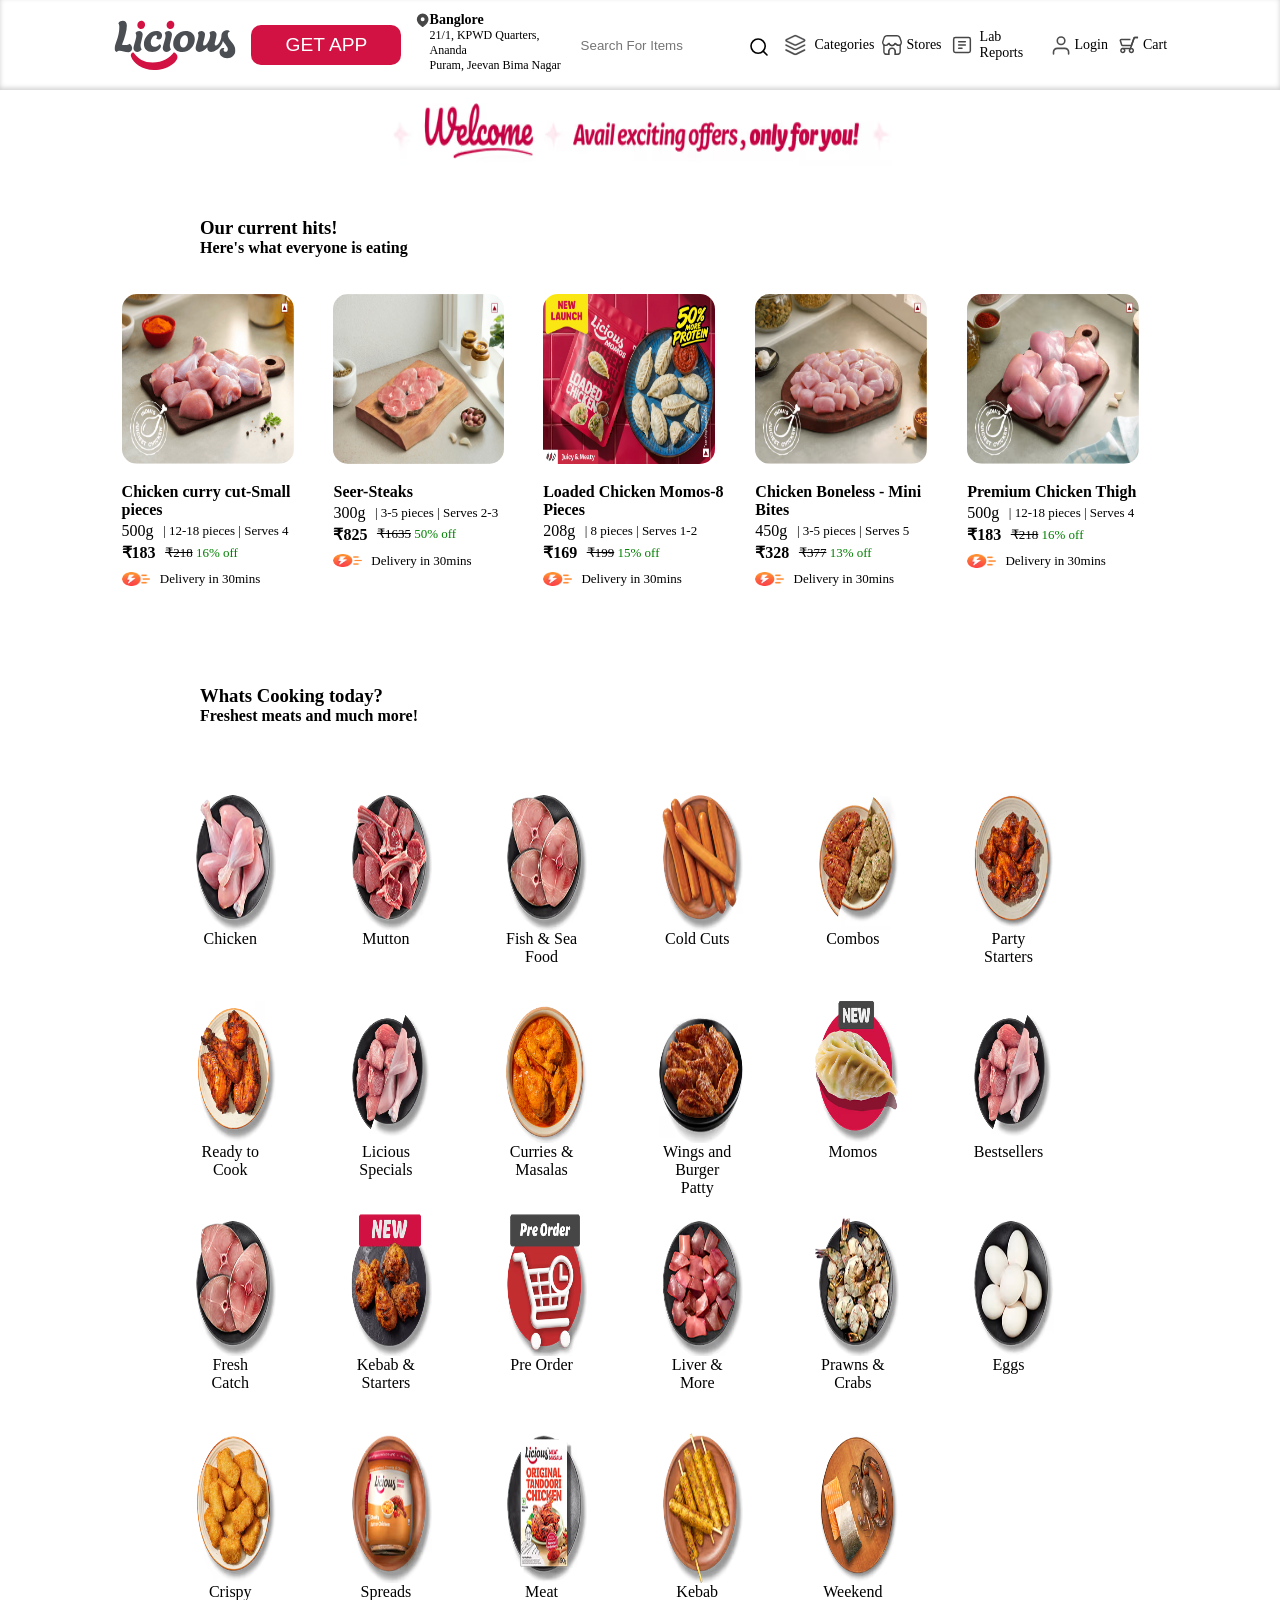
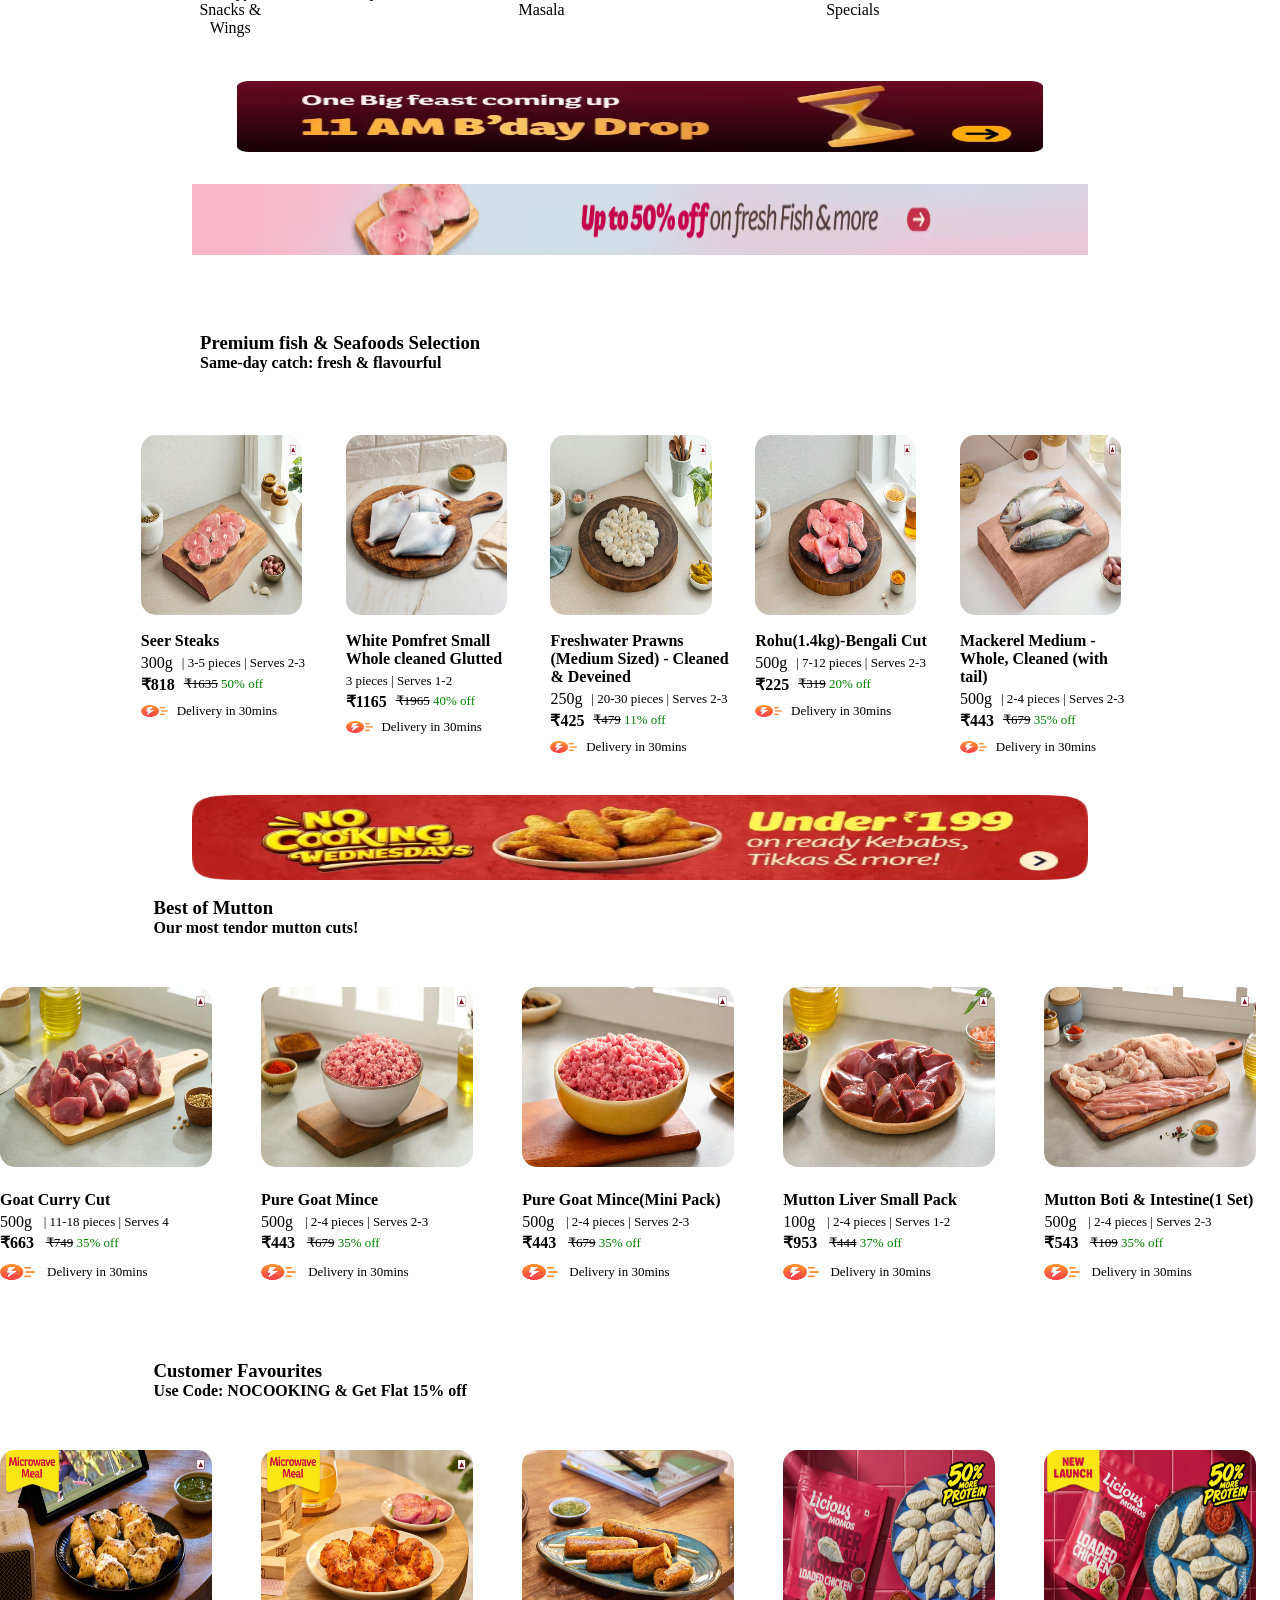
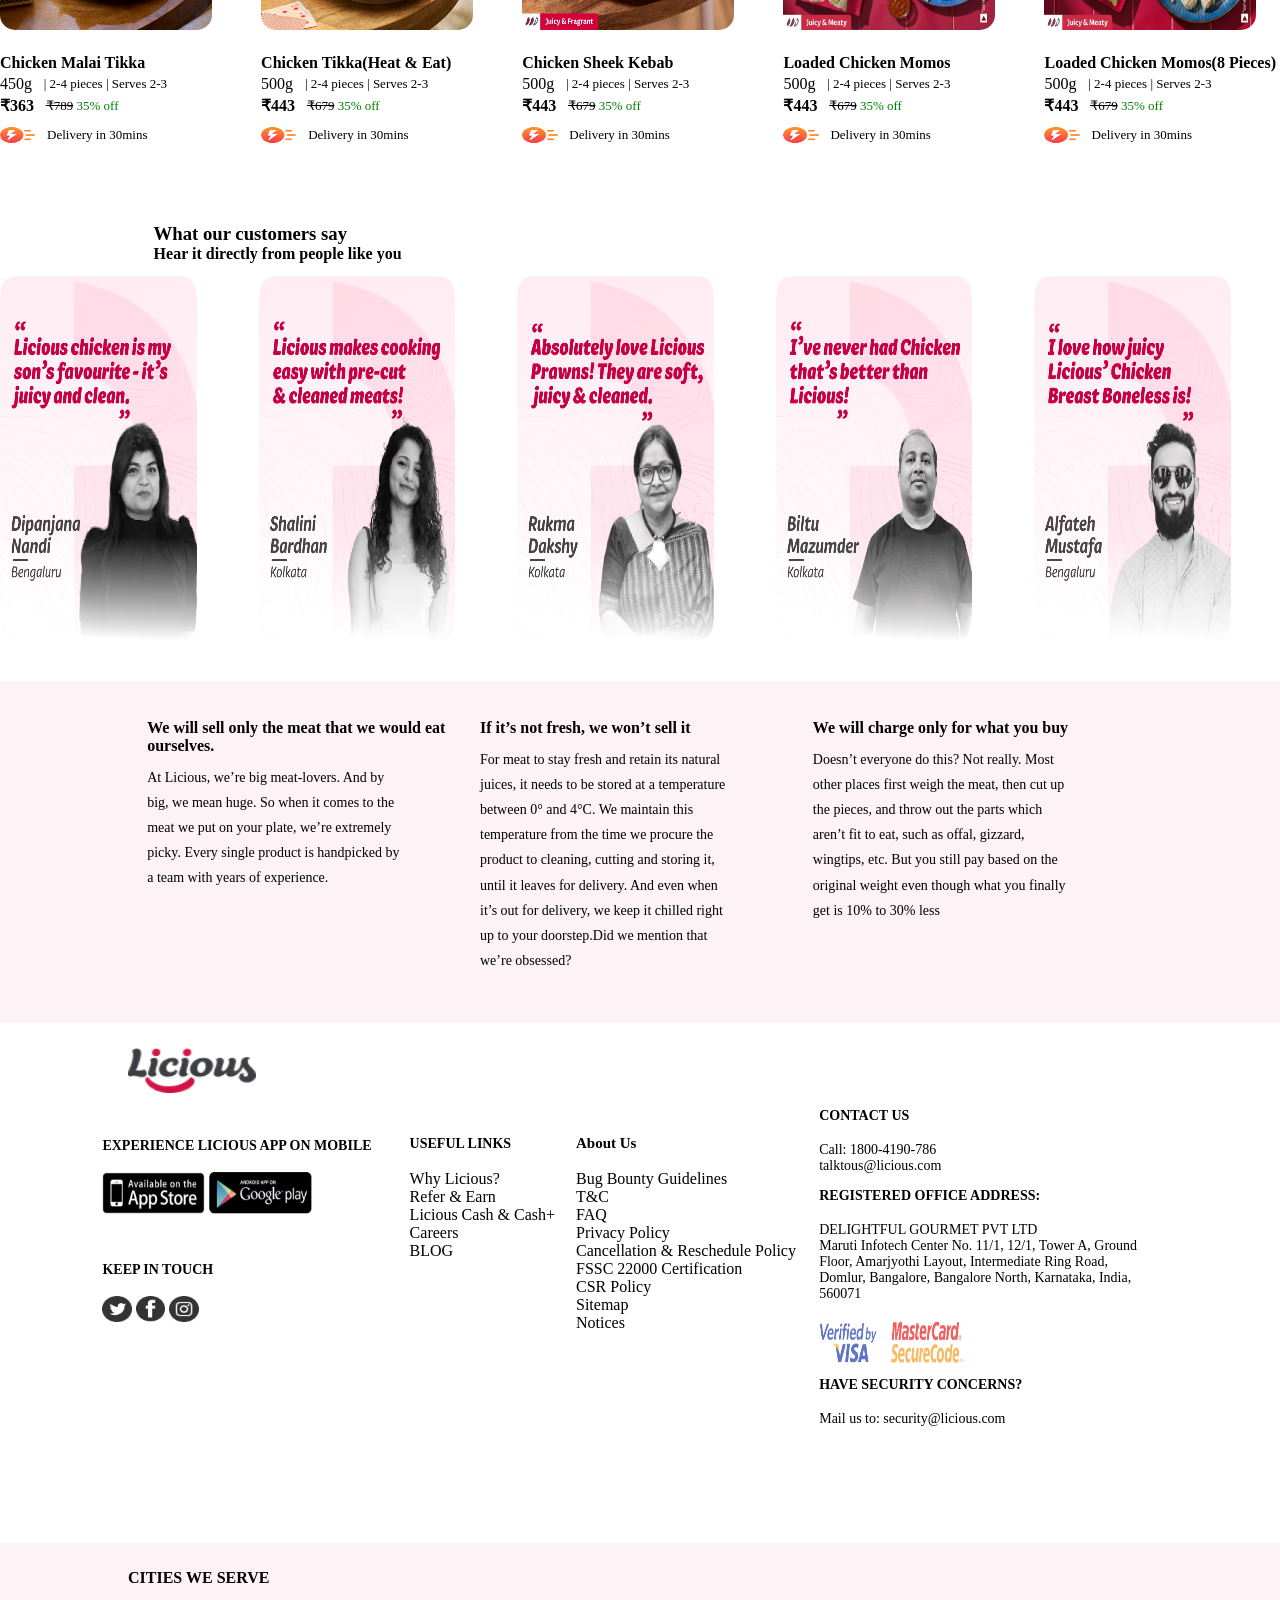
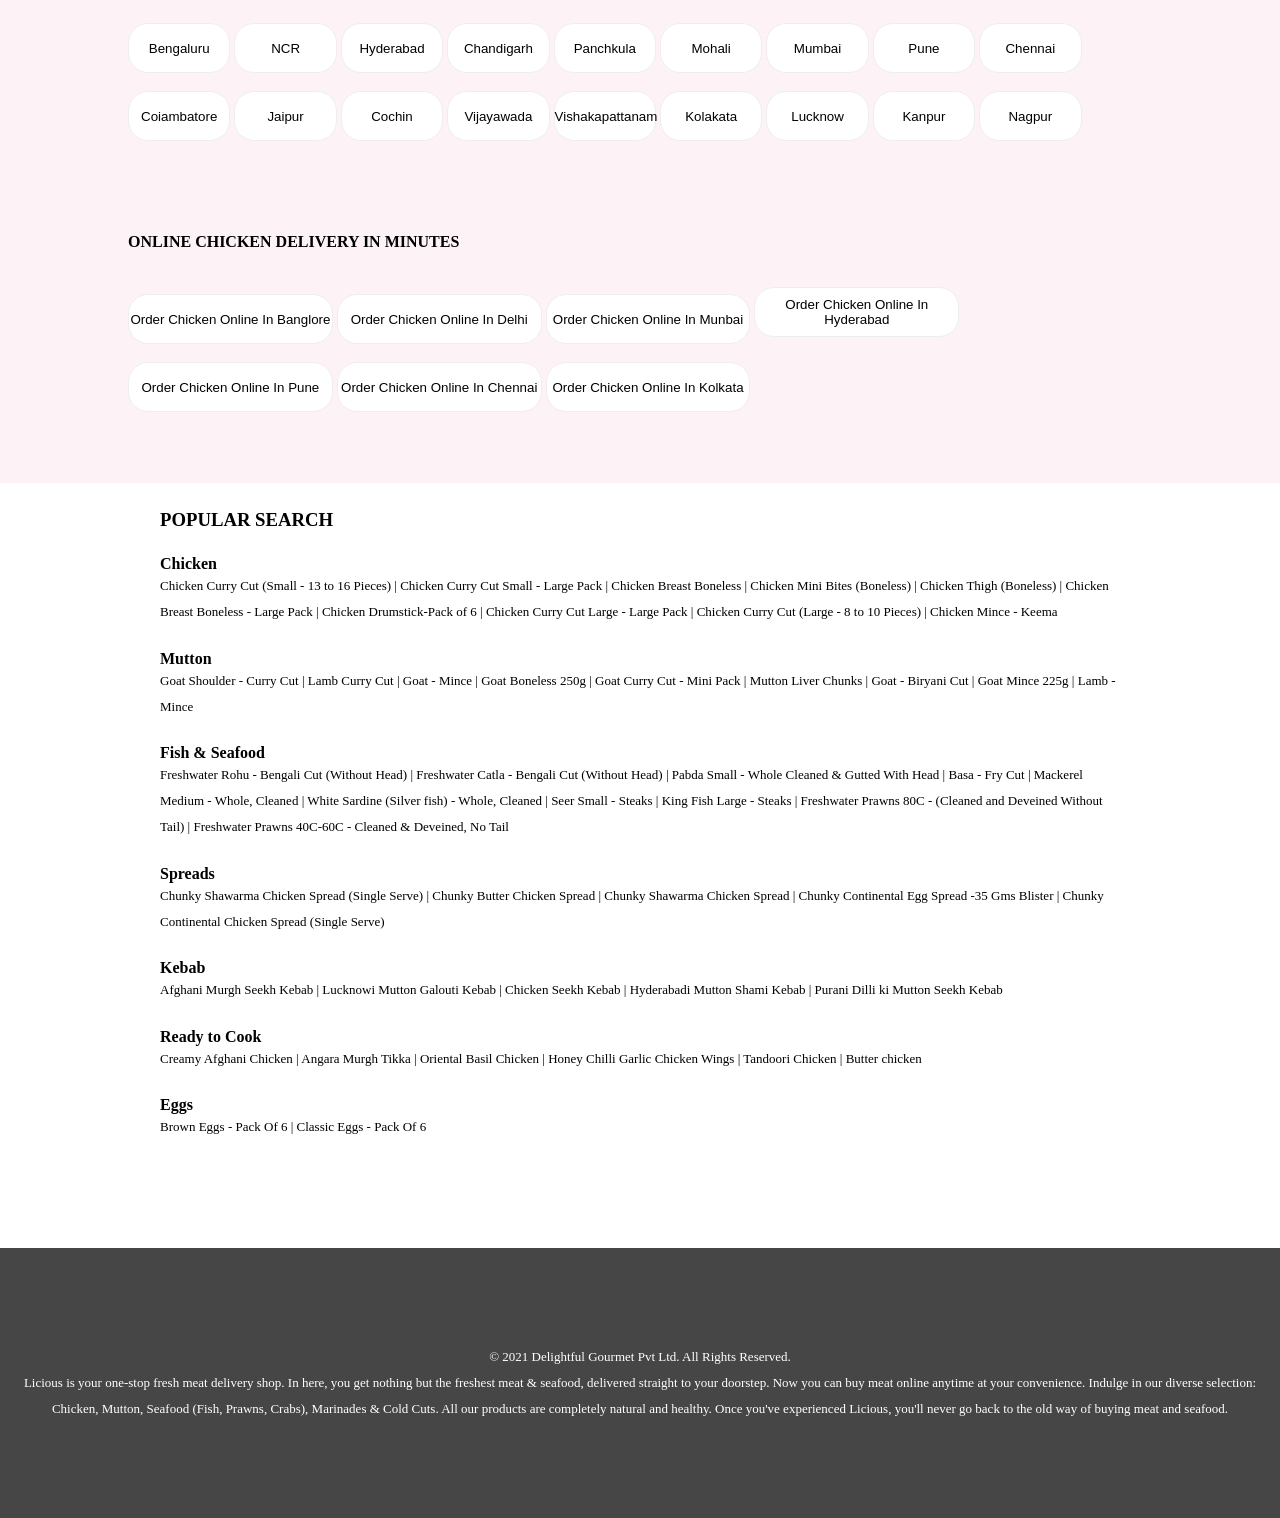
==== commit 707cba54: "Get app button added" ====
--- a/index.html
+++ b/index.html
@@ -13,6 +13,9 @@
         <div class="logo">
             <img src="licious-logo.svg" alt="">
         </div>
+        <div class="getapp">
+                <button class="nav-btn">GET APP</button>
+            </div>
         <div class="location">
             <div class="loclogo">
                 <img src="location.svg" alt="">
@@ -47,8 +50,12 @@
                 <img src="cart.svg" alt="">
                 <h5>Cart</h5>
             </div>
-        </div>
-    </div>
+
+            
+        </div>
+    </div>
+
+
     <div class="welcome">
         <img src="welcome.avif" alt="">
     </div>
@@ -806,5 +813,4 @@
             buying meat and seafood.</p>
     </div>
 </body>
-
 </html>
--- a/liciousstyle.css
+++ b/liciousstyle.css
@@ -137,6 +137,26 @@
     font-size: 14px;
 }
 
+.getapp{
+    height: 40px;
+    width: 150px;
+    border-radius: 10px;
+    background-color: #d11243;
+    display: flex;
+    justify-content: center;
+    
+    /* background-color: transparent; */
+}
+
+.nav-btn{
+    background-color: transparent;
+    border-radius: 10px;
+    border: 1px solid transparent;
+    font-size: larger;
+    color: white;
+    /* display: none; */
+}
+
 .welcome {
     height: 7%;
     width: 100%;
@@ -832,8 +852,28 @@
         display: none;
     }
 
+    .getapp{
+     height: 40px;
+     width: 150px;
+     border-radius: 10px;
+     background-color: #d11243;
+     display: flex;
+     justify-content: center;
+     display: block;
+     /* background-color: transparent; */
+    }
+
+    .nav-btn{
+        background-color: transparent;
+        border-radius: 10px;
+        border: 1px solid transparent;
+        font-size: larger;
+        color: white;
+        display: block;
+    }
+
     .welcome {
-        height: 5%;
+        height: 100px;
         width: 100%;
         align-items: center;
         display: flex;
@@ -1332,6 +1372,849 @@
     }
 
     .citieserving {
+        height: 1200px;
+        width: 100%;
+        /* background-color: #23020c; */
+        display: flex;
+        flex-direction: column;
+        align-items: center;
+        justify-content: center;
+        margin-top: 100px;
+    }
+
+    .cities {
+        height: 350px;
+        width: 100%;
+        /* background-color: saddlebrown; */
+        /* margin-top: 62% */
+    }
+
+    .onlinedelivery {
+        height: 500px;
+        width: 80%;
+        /* background-color: mediumseagreen; */
+
+    }
+
+    .cities button {
+        width: 31%;
+        padding: 2%;
+        margin: 1px;
+        font-size: 10px;
+        height: 35px;
+        border-radius: 20px;
+        background-color: white;
+        border: 1px solid #eee;
+    }
+
+    .onlinedelivery button {
+        width: 70%;
+        height: 50px;
+        border-radius: 20px;
+        background-color: white;
+        border: 1px solid #eee;
+    }
+
+    .popularsearch {
+        height: 1150px;
+        width: 100%;
+        /* background-color: rosybrown; */
+        display: flex;
+        justify-content: center;
+        /* gap: 60%; */
+        /* margin-top: 450px; */
+    }
+
+    .search p {
+        font-size: 13px;
+        font-weight: 500;
+        line-height: 200%;
+    }
+
+    .search {
+        height: 10%;
+        width: 75%;
+        /* background-color: purple; */
+        display: flex;
+        flex-direction: column;
+        /* justify-content: start; */
+        margin-top: 1000px;
+        align-items: start;
+        margin-top: 20%;
+    }
+
+    .footer {
+        height: 30%;
+        width: 100%;
+        background-color: #464646;
+        display: flex;
+        align-items: center;
+        gap: 2000px;
+        margin-top: 150px;
+    }
+
+    .footer p {
+        font-size: 10px;
+        font-weight: 500;
+        width: 150%;
+        text-align: center;
+        color: white;
+        line-height: 200%;
+    }
+
+
+
+
+
+
+
+
+
+    .logo img {
+        height: 70%;
+        width: 100%;
+    }
+
+
+
+    .welcome img {
+        height: 30% !important;
+        width: 100% !important;
+    }
+
+    /* .img img{
+    height: 142px;
+    width: 208px;
+} */
+
+
+    .logosimg img {
+        height: 80%;
+        width: 110%;
+    }
+
+    .banner1 img {
+        height: 70%;
+        width: 70%;
+    }
+
+    .banner2 img {
+        height: 70%;
+        width: 70%;
+    }
+
+    .banner3 img {
+        height: 100%;
+        width: 70%;
+    }
+
+    .customerspeakssection img {
+        height: 90%;
+        width: 80%;
+        margin-left: 4%;
+
+    }
+
+    .liciousfooter img {
+        height: 5%;
+        width: 10%;
+        margin-left: 10%;
+        margin-top: 2%;
+    }
+
+    .section4 img {
+        height: 10%;
+        width: 40%;
+    }
+
+    .demoimage {
+        display: flex;
+        gap: 4%;
+        flex-direction: column;
+        height: 50%;
+        width: 85%;
+        /* background-color: crimson; */
+        /* margin-left: 40px; */
+        margin-top: 10px;
+        /* margin-bottom: 150%; */
+    }
+
+    .demodesc {
+        gap: 15%;
+        display: flex;
+        flex-direction: column;
+    }
+
+    .desc {
+        height: 30%;
+        /* background-color: #464646; */
+        display: flex;
+        gap: 5%;
+        align-items: center;
+    }
+
+    .price {
+        height: 80%;
+        /* background-color: darkgoldenrod; */
+        display: flex;
+        gap: 5%;
+        align-items: center;
+    }
+
+    .deliveryimage {
+        display: flex;
+        gap: 5%;
+        align-items: center;
+        font-weight: 300;
+    }
+
+    span {
+        color: green;
+    }
+
+    .demohead h4 {
+        font-weight: 550;
+    }
+
+    .desc h4 {
+        font-weight: 400;
+    }
+
+    .deliveryimage img {
+        height: 70%;
+        width: 15%;
+    }
+
+    .fah {
+        height: 50%;
+        width: 90%;
+    }
+
+    .ll {
+        height: 10%;
+        width: 35%;
+    }
+
+    .qq {
+        height: 6%;
+        width: 10%;
+    }
+
+
+
+
+
+
+
+
+
+
+
+
+
+
+
+
+}
+
+
+
+/* for tablet screem */
+
+@media (min-width: 425px) and (max-width: 768px) {
+    .navbar {
+        height: 10%;
+        width: 100%;
+        background-color: rgb(255, 255, 255);
+        display: flex;
+        justify-content: center;
+        align-items: center;
+        border-bottom: 1% solid #eee;
+        box-shadow: inset 0px -2px 5px rgba(0, 0, 0, 0.186);
+        position: sticky;
+        top: 0;
+        z-index: 1;
+        /* display: none; */
+    }
+
+
+    .logo {
+        height: 80%;
+        width: 10%;
+        /* background-color: darkgreen; */
+        display: flex;
+        align-items: center;
+
+    }
+
+    .location {
+        display: none;
+    }
+
+    .loclogo {
+        display: none;
+    }
+
+    .locdef {
+        display: none;
+    }
+
+    .locdef h5 {
+        display: none;
+    }
+
+    .locdef h6 {
+        display: none;
+    }
+
+    .searchicon {
+        display: none;
+    }
+
+
+    .searchicon input {
+        display: none;
+    }
+
+    .searchicon input :active {
+        display: none;
+    }
+
+    .categories {
+        display: none;
+    }
+
+
+    .cata {
+        display: none;
+    }
+
+    .store {
+        display: none;
+    }
+
+    .lab {
+        display: none;
+    }
+
+    .log {
+        display: none;
+    }
+
+    .cart {
+        display: none;
+    }
+
+    .cart img {
+        display: none;
+    }
+
+    .categories h5 {
+        display: none;
+    }
+
+    .welcome {
+        height: 5%;
+        width: 100%;
+        align-items: center;
+        display: flex;
+        justify-content: center;
+        margin-top: 1%;
+
+        /* display: none; */
+    }
+
+    .current {
+        height: min-content;
+        width: 100%;
+        /* background-color: cornflowerblue; */
+        display: flex;
+        /* gap: 4%; */
+        /* display: none; */
+    }
+
+    .images {
+        height: 110%;
+        width: 100%;
+        /* background-color: darkred; */
+        display: flex;
+        gap: 10px;
+        justify-content: center;
+        /* align-items: end; */
+        flex-direction: column;
+        /* margin-bottom: 20%; */
+        margin-bottom: 50px;
+        /* display: none; */
+    }
+
+    .images .img {
+        height: 20%;
+        width: 100%;
+        margin-top: 50px;
+        display: flex;
+        flex-direction: column;
+        justify-content: center;
+        align-items: center;
+        /* background: #cca1a1; */
+        /* display: none; */
+    }
+
+    .images img {
+        border-radius: 15px;
+        /* display: none; */
+    }
+
+    .writtings1 {
+        height: 15%;
+        width: 100%;
+        /* background-color: chocolate; */
+        margin-bottom: 1%;
+        margin-top: 4%;
+        display: flex;
+        flex-direction: column;
+        /* display: none; */
+    }
+
+    .writtings1 h3 {
+        font-weight: 600;
+        margin-left: 5%;
+        /* display: none; */
+    }
+
+    .writtings1 h4 {
+        font-weight: 600;
+        margin-left: 5%;
+        /* display: none; */
+
+    }
+
+    .img p {
+        font-weight: 500;
+        font-size: small;
+        /* display: none; */
+
+    }
+
+    .logos {
+        height: 125%;
+        width: 100%;
+        /* background-color: peru; */
+        display: grid;
+        grid-template-columns: repeat(4, 1fr);
+        /* grid-gap: 13px 0.96vw; */
+        margin: 0;
+        /* display: none; */
+
+    }
+
+    .logosimg {
+        height: 75%;
+        width: 100%;
+        /* background-color: royalblue; */
+        gap: 1%;
+    }
+
+    .logosimg img {
+        width: 100% !important;
+
+    }
+
+    .banners {
+        height: 25%;
+        width: 100%;
+        display: flex;
+        justify-content: center;
+        flex-direction: column;
+        align-items: center;
+        gap: 1%;
+        /* margin-top: 15%; */
+        /* background-color: crimson; */
+        /* display: none; */
+        margin-top: 500px;
+    }
+
+
+    .banner1 {
+        height: 45%;
+        width: 100%;
+        /* background-color: darkgray; */
+        display: flex;
+        justify-content: center;
+    }
+
+
+    .banner2 {
+        height: 45%;
+        width: 100%;
+        /* background-color: darkgray; */
+        display: flex;
+        justify-content: center;
+
+
+        /* display: none; */
+
+    }
+
+
+    .banner3 {
+        height: 95%;
+        width: 80%;
+        /* background-color: darkgray; */
+        display: flex;
+        align-items: center;
+        justify-content: center;
+        margin-top: 100px;
+
+        /* display: none; */
+
+    }
+
+    .logosimg h4 {
+        font-weight: 500;
+        font-size: smaller;
+        text-align: center;
+    }
+
+    .images1 {
+        height: 2500px;
+        width: 100%;
+        /* background-color: crimson; */
+        display: flex;
+        flex-direction: column;
+        gap: 0px;
+        /* margin-left: 40px; */
+        justify-content: center;
+        align-items: center;
+        margin-bottom: 50px;
+        /* display: none; */
+
+    }
+
+    .images1 .img {
+        height: 900px;
+        width: 80%;
+        margin-top: 20px;
+        display: flex;
+        flex-direction: column;
+        justify-content: center;
+        align-items: center;
+        /* background: #000; */
+    }
+
+    .images1 img {
+        border-radius: 15px;
+    }
+
+    .banner2nd {
+        height: 100px;
+        width: 100%;
+        display: flex;
+        justify-content: center;
+        /* background-color: darkblue; */
+
+        /* display: none; */
+
+    }
+
+    .writtings2 {
+        height: 10%;
+        width: 100%;
+        /* background-color: sienna; */
+        /* margin-bottom: 90px; */
+        /* margin-left: 180px; */
+        margin-top: 150px;
+
+        /* display: none; */
+
+    }
+
+    .muttonsection {
+        height: 270%;
+        width: 100%;
+        /* background-color: crimson; */
+        display: flex;
+        flex-direction: column;
+        gap: 5px;
+        /* margin-left: 40px; */
+        justify-content: center;
+        align-items: center;
+        margin-top: 150px;
+        /* display: none; */
+
+        margin-bottom: 50px;
+    }
+
+    .muttonsection .img {
+        border-radius: 15px;
+        height: 20%;
+        width: 100%;
+        margin-top: 50px;
+        display: flex;
+        flex-direction: column;
+        justify-content: center;
+        align-items: center;
+    }
+
+    .writtings3 {
+        height: 10%;
+        width: 100%;
+        /* background-color: sienna; */
+        /* margin-left: 180px; */
+        margin-top: 1%;
+    }
+
+    .customerfavoritesection {
+        height: 270%;
+        width: 100%;
+        /* background-color: crimson; */
+        display: flex;
+        flex-direction: column;
+        gap: 5px;
+        /* margin-left: 40px; */
+        justify-content: center;
+        align-items: center;
+        margin-bottom: 50px;
+
+
+        /* display: none; */
+
+    }
+
+    .customerfavoritesection .img {
+        border-radius: 15px;
+        border-radius: 15px;
+        height: 20%;
+        width: 100%;
+        margin-top: 50px;
+        display: flex;
+        flex-direction: column;
+        justify-content: center;
+        align-items: center;
+    }
+
+    .writtings3 h3 {
+        margin-left: 12%;
+    }
+
+    .writtings3 h4 {
+        margin-left: 12%;
+    }
+
+    .writtings2 h3 {
+        margin-left: 12%;
+    }
+
+    .writtings2 h4 {
+        margin-left: 12%;
+    }
+
+    .writtings4 h3 {
+        margin-left: 12%;
+        margin-top: 1%;
+    }
+
+    .writtings4 h4 {
+        margin-left: 12%;
+        margin-bottom: 1%;
+
+    }
+
+    .writtings4 {
+        height: 150px;
+        width: 100%;
+        /* background-color: crimson; */
+        margin-top: 230px;
+        /* display: none; */
+
+    }
+
+    .customerspeakssection {
+        height: 1000px;
+        width: 100%;
+        /* background-color: teal; */
+        gap: 1%;
+        display: flex;
+        flex-direction: column;
+        justify-content: center;
+        align-items: center;
+        margin-top: 1000px;
+    }
+
+    .customerfeedback {
+        height: 800px;
+        width: 100%;
+        /* background-color: #e91454; */
+        display: flex;
+        justify-content: center;
+        align-items: center;
+        gap: 1%;
+        flex-direction: column;
+        margin-top: 620px;
+    }
+
+    .feedback1 {
+        height: 90%;
+        width: 85%;
+        /* background-color: blue; */
+        /* background-color: #fdf3f6; */
+        margin-top: 500px;
+    }
+
+    .feedback2 {
+        height: 90%;
+        width: 85%;
+        /* background-color: blue; */
+        margin-top: 3%;
+    }
+
+    .feedback3 {
+        height: 90%;
+        width: 85%;
+        /* background-color: blue; */
+        text-align: start;
+        /* width: 1000px; */
+        margin-top: 3%;
+    }
+
+    .feedback3 h4 {
+        text-align: start;
+        width: 80%;
+        margin-top: 3%;
+        font-weight: 200;
+        line-height: 180%;
+        font-size: 14px;
+    }
+
+    .feedback2 h4 {
+        text-align: start;
+        width: 80%;
+        margin-top: 3%;
+        font-weight: 200;
+        line-height: 180%;
+        font-size: 14px;
+    }
+
+    .feedback1 h4 {
+        text-align: start;
+        width: 80%;
+        margin-top: 3%;
+        font-weight: 200;
+        line-height: 180%;
+        font-size: 14px;
+    }
+
+    .feedback1 h3 {
+        font-weight: 600;
+        font-size: 16px;
+    }
+
+    .feedback2 h3 {
+        font-weight: 600;
+        font-size: 16px;
+    }
+
+    .feedback3 h3 {
+        font-weight: 600;
+        font-size: 16px;
+    }
+
+    /* .liciousfooter img{
+    height: 100px;
+    width: 150px;
+    margin-left: 180px;
+} */
+
+    .contactinfo {
+        height: 1300px;
+        width: 100%;
+        /* background-color: orange; */
+        flex-direction: column;
+        display: flex;
+        gap: 1%;
+        justify-content: center;
+        align-items: center;
+        margin-top: 150px;
+    }
+
+    .section1 {
+        height: 95%;
+        width: 83%;
+        /* background-color: darkgreen; */
+        display: flex;
+        flex-direction: column;
+        align-items: center;
+    }
+
+    .section2 {
+        height: 90%;
+        width: 82%;
+        /* background-color: darkgreen; */
+        display: flex;
+        flex-direction: column;
+        align-items: center;
+    }
+
+    .section3 {
+        height: 90%;
+        width: 88%;
+        /* background-color: darkgreen; */
+        display: flex;
+        flex-direction: column;
+        align-items: center;
+    }
+
+    .section4 {
+        height: 90%;
+        width: 88%;
+        /* background-color: darkgreen; */
+        display: flex;
+        flex-direction: column;
+        align-items: center;
+        /* margin-top: 100px; */
+    }
+
+    .section1 h4 {
+        font-size: 14px;
+        font-weight: 700;
+        margin-top: 15%;
+    }
+
+    .section2 h3 {
+        font-size: 14px;
+        margin-top: 28%;
+    }
+
+    .section3 h3 {
+        font-size: 15px;
+        font-weight: 700;
+        margin-top: 18%;
+    }
+
+    .section4 h4 {
+        font-size: 14px;
+        font-weight: 700;
+        /* margin-top: 10px; */
+    }
+
+    .section3 h4 {
+        font-weight: 500;
+    }
+
+    .section4 h4 {
+        font-weight: 500;
+        /* margin-top: 10px; */
+    }
+
+    .section2 h4 {
+        font-weight: 500;
+    }
+
+    .section4 h3 {
+        margin-top: 4%;
+        font-size: 14px;
+    }
+
+    .citieserving {
         height: 80%;
         width: 100%;
         background-color: #fdf3f6;
@@ -1346,14 +2229,14 @@
         height: 47%;
         width: 80%;
         /* background-color: saddlebrown; */
-        margin-top: 62%;
+        margin-top: 102%;
     }
 
     .onlinedelivery {
         height: 1000px;
         width: 80%;
         /* background-color: mediumseagreen; */
-        margin-top: 85%;
+        margin-top: 45%;
     }
 
     .cities button {
@@ -1380,7 +2263,7 @@
         display: flex;
         justify-content: center;
         /* gap: 60%; */
-        margin-top: 450px;
+        margin-top: 750px;
     }
 
     .search p {
@@ -1398,7 +2281,7 @@
         /* justify-content: start; */
         margin-top: 1000px;
         align-items: start;
-        margin-top: 20%;
+        margin-top: 2%;
     }
 
     .footer {
@@ -1408,7 +2291,7 @@
         display: flex;
         align-items: center;
         gap: 2000px;
-        margin-top: 100px;
+        margin-top: 0px;
     }
 
     .footer p {
@@ -1539,13 +2422,13 @@
     }
 
     .deliveryimage img {
-        height: 70%;
-        width: 15%;
+        height: 60%;
+        width: 10%;
     }
 
     .fah {
         height: 50%;
-        width: 90%;
+        width: 95%;
     }
 
     .ll {
@@ -1557,845 +2440,4 @@
         height: 6%;
         width: 10%;
     }
-
-
-
-
-
-
-
-
-
-
-
-
-
-
-
-
-}
-
-
-
-/* for tablet screem */
-
-@media (min-width: 425px) and (max-width: 768px) {
-    .navbar {
-        height: 10%;
-        width: 100%;
-        background-color: rgb(255, 255, 255);
-        display: flex;
-        justify-content: center;
-        align-items: center;
-        border-bottom: 1% solid #eee;
-        box-shadow: inset 0px -2px 5px rgba(0, 0, 0, 0.186);
-        position: sticky;
-        top: 0;
-        z-index: 1;
-        /* display: none; */
-    }
-
-
-    .logo {
-        height: 80%;
-        width: 10%;
-        /* background-color: darkgreen; */
-        display: flex;
-        align-items: center;
-
-    }
-
-    .location {
-        display: none;
-    }
-
-    .loclogo {
-        display: none;
-    }
-
-    .locdef {
-        display: none;
-    }
-
-    .locdef h5 {
-        display: none;
-    }
-
-    .locdef h6 {
-        display: none;
-    }
-
-    .searchicon {
-        display: none;
-    }
-
-
-    .searchicon input {
-        display: none;
-    }
-
-    .searchicon input :active {
-        display: none;
-    }
-
-    .categories {
-        display: none;
-    }
-
-
-    .cata {
-        display: none;
-    }
-
-    .store {
-        display: none;
-    }
-
-    .lab {
-        display: none;
-    }
-
-    .log {
-        display: none;
-    }
-
-    .cart {
-        display: none;
-    }
-
-    .cart img {
-        display: none;
-    }
-
-    .categories h5 {
-        display: none;
-    }
-
-    .welcome {
-        height: 5%;
-        width: 100%;
-        align-items: center;
-        display: flex;
-        justify-content: center;
-        margin-top: 1%;
-
-        /* display: none; */
-    }
-
-    .current {
-        height: min-content;
-        width: 100%;
-        /* background-color: cornflowerblue; */
-        display: flex;
-        /* gap: 4%; */
-        /* display: none; */
-    }
-
-    .images {
-        height: 110%;
-        width: 100%;
-        /* background-color: darkred; */
-        display: flex;
-        gap: 10px;
-        justify-content: center;
-        /* align-items: end; */
-        flex-direction: column;
-        /* margin-bottom: 20%; */
-        margin-bottom: 50px;
-        /* display: none; */
-    }
-
-    .images .img {
-        height: 20%;
-        width: 100%;
-        margin-top: 50px;
-        display: flex;
-        flex-direction: column;
-        justify-content: center;
-        align-items: center;
-        /* background: #cca1a1; */
-        /* display: none; */
-    }
-
-    .images img {
-        border-radius: 15px;
-        /* display: none; */
-    }
-
-    .writtings1 {
-        height: 15%;
-        width: 100%;
-        /* background-color: chocolate; */
-        margin-bottom: 1%;
-        margin-top: 4%;
-        display: flex;
-        flex-direction: column;
-        /* display: none; */
-    }
-
-    .writtings1 h3 {
-        font-weight: 600;
-        margin-left: 5%;
-        /* display: none; */
-    }
-
-    .writtings1 h4 {
-        font-weight: 600;
-        margin-left: 5%;
-        /* display: none; */
-
-    }
-
-    .img p {
-        font-weight: 500;
-        font-size: small;
-        /* display: none; */
-
-    }
-
-    .logos {
-        height: 125%;
-        width: 100%;
-        /* background-color: peru; */
-        display: grid;
-        grid-template-columns: repeat(4, 1fr);
-        /* grid-gap: 13px 0.96vw; */
-        margin: 0;
-        /* display: none; */
-
-    }
-
-    .logosimg {
-        height: 75%;
-        width: 100%;
-        /* background-color: royalblue; */
-        gap: 1%;
-    }
-
-    .logosimg img {
-        width: 100% !important;
-
-    }
-
-    .banners {
-        height: 25%;
-        width: 100%;
-        display: flex;
-        justify-content: center;
-        flex-direction: column;
-        align-items: center;
-        gap: 1%;
-        /* margin-top: 15%; */
-        /* background-color: crimson; */
-        /* display: none; */
-        margin-top: 500px;
-    }
-
-
-    .banner1 {
-        height: 45%;
-        width: 100%;
-        /* background-color: darkgray; */
-        display: flex;
-        justify-content: center;
-    }
-
-
-    .banner2 {
-        height: 45%;
-        width: 100%;
-        /* background-color: darkgray; */
-        display: flex;
-        justify-content: center;
-
-
-        /* display: none; */
-
-    }
-
-
-    .banner3 {
-        height: 95%;
-        width: 80%;
-        /* background-color: darkgray; */
-        display: flex;
-        align-items: center;
-        justify-content: center;
-        margin-top: 100px;
-
-        /* display: none; */
-
-    }
-
-    .logosimg h4 {
-        font-weight: 500;
-        font-size: smaller;
-        text-align: center;
-    }
-
-    .images1 {
-        height: 2500px;
-        width: 100%;
-        /* background-color: crimson; */
-        display: flex;
-        flex-direction: column;
-        gap: 0px;
-        /* margin-left: 40px; */
-        justify-content: center;
-        align-items: center;
-        margin-bottom: 50px;
-        /* display: none; */
-
-    }
-
-    .images1 .img {
-        height: 900px;
-        width: 80%;
-        margin-top: 20px;
-        display: flex;
-        flex-direction: column;
-        justify-content: center;
-        align-items: center;
-        /* background: #000; */
-    }
-
-    .images1 img {
-        border-radius: 15px;
-    }
-
-    .banner2nd {
-        height: 100px;
-        width: 100%;
-        display: flex;
-        justify-content: center;
-        /* background-color: darkblue; */
-
-        /* display: none; */
-
-    }
-
-    .writtings2 {
-        height: 10%;
-        width: 100%;
-        /* background-color: sienna; */
-        /* margin-bottom: 90px; */
-        /* margin-left: 180px; */
-        margin-top: 150px;
-
-        /* display: none; */
-
-    }
-
-    .muttonsection {
-        height: 270%;
-        width: 100%;
-        /* background-color: crimson; */
-        display: flex;
-        flex-direction: column;
-        gap: 5px;
-        /* margin-left: 40px; */
-        justify-content: center;
-        align-items: center;
-        margin-top: 150px;
-        /* display: none; */
-
-        margin-bottom: 50px;
-    }
-
-    .muttonsection .img {
-        border-radius: 15px;
-        height: 20%;
-        width: 100%;
-        margin-top: 50px;
-        display: flex;
-        flex-direction: column;
-        justify-content: center;
-        align-items: center;
-    }
-
-    .writtings3 {
-        height: 10%;
-        width: 100%;
-        /* background-color: sienna; */
-        /* margin-left: 180px; */
-        margin-top: 1%;
-    }
-
-    .customerfavoritesection {
-        height: 270%;
-        width: 100%;
-        /* background-color: crimson; */
-        display: flex;
-        flex-direction: column;
-        gap: 5px;
-        /* margin-left: 40px; */
-        justify-content: center;
-        align-items: center;
-        margin-bottom: 50px;
-
-
-        /* display: none; */
-
-    }
-
-    .customerfavoritesection .img {
-        border-radius: 15px;
-        border-radius: 15px;
-        height: 20%;
-        width: 100%;
-        margin-top: 50px;
-        display: flex;
-        flex-direction: column;
-        justify-content: center;
-        align-items: center;
-    }
-
-    .writtings3 h3 {
-        margin-left: 12%;
-    }
-
-    .writtings3 h4 {
-        margin-left: 12%;
-    }
-
-    .writtings2 h3 {
-        margin-left: 12%;
-    }
-
-    .writtings2 h4 {
-        margin-left: 12%;
-    }
-
-    .writtings4 h3 {
-        margin-left: 12%;
-        margin-top: 1%;
-    }
-
-    .writtings4 h4 {
-        margin-left: 12%;
-        margin-bottom: 1%;
-
-    }
-
-    .writtings4 {
-        height: 150px;
-        width: 100%;
-        /* background-color: crimson; */
-        margin-top: 230px;
-        /* display: none; */
-
-    }
-
-    .customerspeakssection {
-        height: 1000px;
-        width: 100%;
-        /* background-color: teal; */
-        gap: 1%;
-        display: flex;
-        flex-direction: column;
-        justify-content: center;
-        align-items: center;
-        margin-top: 1000px;
-    }
-
-    .customerfeedback {
-        height: 800px;
-        width: 100%;
-        /* background-color: #e91454; */
-        display: flex;
-        justify-content: center;
-        align-items: center;
-        gap: 1%;
-        flex-direction: column;
-        margin-top: 620px;
-    }
-
-    .feedback1 {
-        height: 90%;
-        width: 85%;
-        /* background-color: blue; */
-        /* background-color: #fdf3f6; */
-        margin-top: 500px;
-    }
-
-    .feedback2 {
-        height: 90%;
-        width: 85%;
-        /* background-color: blue; */
-        margin-top: 3%;
-    }
-
-    .feedback3 {
-        height: 90%;
-        width: 85%;
-        /* background-color: blue; */
-        text-align: start;
-        /* width: 1000px; */
-        margin-top: 3%;
-    }
-
-    .feedback3 h4 {
-        text-align: start;
-        width: 80%;
-        margin-top: 3%;
-        font-weight: 200;
-        line-height: 180%;
-        font-size: 14px;
-    }
-
-    .feedback2 h4 {
-        text-align: start;
-        width: 80%;
-        margin-top: 3%;
-        font-weight: 200;
-        line-height: 180%;
-        font-size: 14px;
-    }
-
-    .feedback1 h4 {
-        text-align: start;
-        width: 80%;
-        margin-top: 3%;
-        font-weight: 200;
-        line-height: 180%;
-        font-size: 14px;
-    }
-
-    .feedback1 h3 {
-        font-weight: 600;
-        font-size: 16px;
-    }
-
-    .feedback2 h3 {
-        font-weight: 600;
-        font-size: 16px;
-    }
-
-    .feedback3 h3 {
-        font-weight: 600;
-        font-size: 16px;
-    }
-
-    /* .liciousfooter img{
-    height: 100px;
-    width: 150px;
-    margin-left: 180px;
-} */
-
-    .contactinfo {
-        height: 1300px;
-        width: 100%;
-        /* background-color: orange; */
-        flex-direction: column;
-        display: flex;
-        gap: 1%;
-        justify-content: center;
-        align-items: center;
-        margin-top: 150px;
-    }
-
-    .section1 {
-        height: 95%;
-        width: 83%;
-        /* background-color: darkgreen; */
-        display: flex;
-        flex-direction: column;
-        align-items: center;
-    }
-
-    .section2 {
-        height: 90%;
-        width: 82%;
-        /* background-color: darkgreen; */
-        display: flex;
-        flex-direction: column;
-        align-items: center;
-    }
-
-    .section3 {
-        height: 90%;
-        width: 88%;
-        /* background-color: darkgreen; */
-        display: flex;
-        flex-direction: column;
-        align-items: center;
-    }
-
-    .section4 {
-        height: 90%;
-        width: 88%;
-        /* background-color: darkgreen; */
-        display: flex;
-        flex-direction: column;
-        align-items: center;
-        /* margin-top: 100px; */
-    }
-
-    .section1 h4 {
-        font-size: 14px;
-        font-weight: 700;
-        margin-top: 15%;
-    }
-
-    .section2 h3 {
-        font-size: 14px;
-        margin-top: 28%;
-    }
-
-    .section3 h3 {
-        font-size: 15px;
-        font-weight: 700;
-        margin-top: 18%;
-    }
-
-    .section4 h4 {
-        font-size: 14px;
-        font-weight: 700;
-        /* margin-top: 10px; */
-    }
-
-    .section3 h4 {
-        font-weight: 500;
-    }
-
-    .section4 h4 {
-        font-weight: 500;
-        /* margin-top: 10px; */
-    }
-
-    .section2 h4 {
-        font-weight: 500;
-    }
-
-    .section4 h3 {
-        margin-top: 4%;
-        font-size: 14px;
-    }
-
-    .citieserving {
-        height: 80%;
-        width: 100%;
-        background-color: #fdf3f6;
-        display: flex;
-        flex-direction: column;
-        align-items: center;
-        justify-content: center;
-        margin-top: 100px;
-    }
-
-    .cities {
-        height: 47%;
-        width: 80%;
-        /* background-color: saddlebrown; */
-        margin-top: 102%;
-    }
-
-    .onlinedelivery {
-        height: 1000px;
-        width: 80%;
-        /* background-color: mediumseagreen; */
-        margin-top: 45%;
-    }
-
-    .cities button {
-        width: 40%;
-        height: 20%;
-        border-radius: 20px;
-        gap: 2%;
-        background-color: white;
-        border: 1px solid #eee;
-    }
-
-    .onlinedelivery button {
-        width: 60%;
-        height: 20%;
-        border-radius: 20px;
-        background-color: white;
-        border: 1px solid #eee;
-    }
-
-    .popularsearch {
-        height: 1150px;
-        width: 100%;
-        /* background-color: rosybrown; */
-        display: flex;
-        justify-content: center;
-        /* gap: 60%; */
-        margin-top: 750px;
-    }
-
-    .search p {
-        font-size: 13px;
-        font-weight: 500;
-        line-height: 200%;
-    }
-
-    .search {
-        height: 10%;
-        width: 75%;
-        /* background-color: purple; */
-        display: flex;
-        flex-direction: column;
-        /* justify-content: start; */
-        margin-top: 1000px;
-        align-items: start;
-        margin-top: 2%;
-    }
-
-    .footer {
-        height: 30%;
-        width: 100%;
-        background-color: #464646;
-        display: flex;
-        align-items: center;
-        gap: 2000px;
-        margin-top: 0px;
-    }
-
-    .footer p {
-        font-size: 13px;
-        font-weight: 500;
-        width: 150%;
-        text-align: center;
-        color: white;
-        line-height: 200%;
-    }
-
-
-
-
-
-
-
-
-
-    .logo img {
-        height: 70%;
-        width: 100%;
-    }
-
-
-
-    .welcome img {
-        height: 100%;
-        width: 72.1%;
-    }
-
-    /* .img img{
-    height: 142px;
-    width: 208px;
-} */
-
-
-    .logosimg img {
-        height: 80%;
-        width: 110%;
-    }
-
-    .banner1 img {
-        height: 70%;
-        width: 70%;
-    }
-
-    .banner2 img {
-        height: 70%;
-        width: 70%;
-    }
-
-    .banner3 img {
-        height: 100%;
-        width: 70%;
-    }
-
-    .customerspeakssection img {
-        height: 90%;
-        width: 80%;
-        margin-left: 4%;
-
-    }
-
-    .liciousfooter img {
-        height: 5%;
-        width: 10%;
-        margin-left: 10%;
-        margin-top: 2%;
-    }
-
-    .section4 img {
-        height: 10%;
-        width: 40%;
-    }
-
-    .demoimage {
-        display: flex;
-        gap: 4%;
-        flex-direction: column;
-        height: 50%;
-        width: 85%;
-        /* background-color: crimson; */
-        /* margin-left: 40px; */
-        margin-top: 10px;
-        /* margin-bottom: 150%; */
-    }
-
-    .demodesc {
-        gap: 15%;
-        display: flex;
-        flex-direction: column;
-    }
-
-    .desc {
-        height: 30%;
-        /* background-color: #464646; */
-        display: flex;
-        gap: 5%;
-        align-items: center;
-    }
-
-    .price {
-        height: 80%;
-        /* background-color: darkgoldenrod; */
-        display: flex;
-        gap: 5%;
-        align-items: center;
-    }
-
-    .deliveryimage {
-        display: flex;
-        gap: 5%;
-        align-items: center;
-        font-weight: 300;
-    }
-
-    span {
-        color: green;
-    }
-
-    .demohead h4 {
-        font-weight: 550;
-    }
-
-    .desc h4 {
-        font-weight: 400;
-    }
-
-    .deliveryimage img {
-        height: 60%;
-        width: 10%;
-    }
-
-    .fah {
-        height: 50%;
-        width: 95%;
-    }
-
-    .ll {
-        height: 10%;
-        width: 35%;
-    }
-
-    .qq {
-        height: 6%;
-        width: 10%;
-    }
 }
